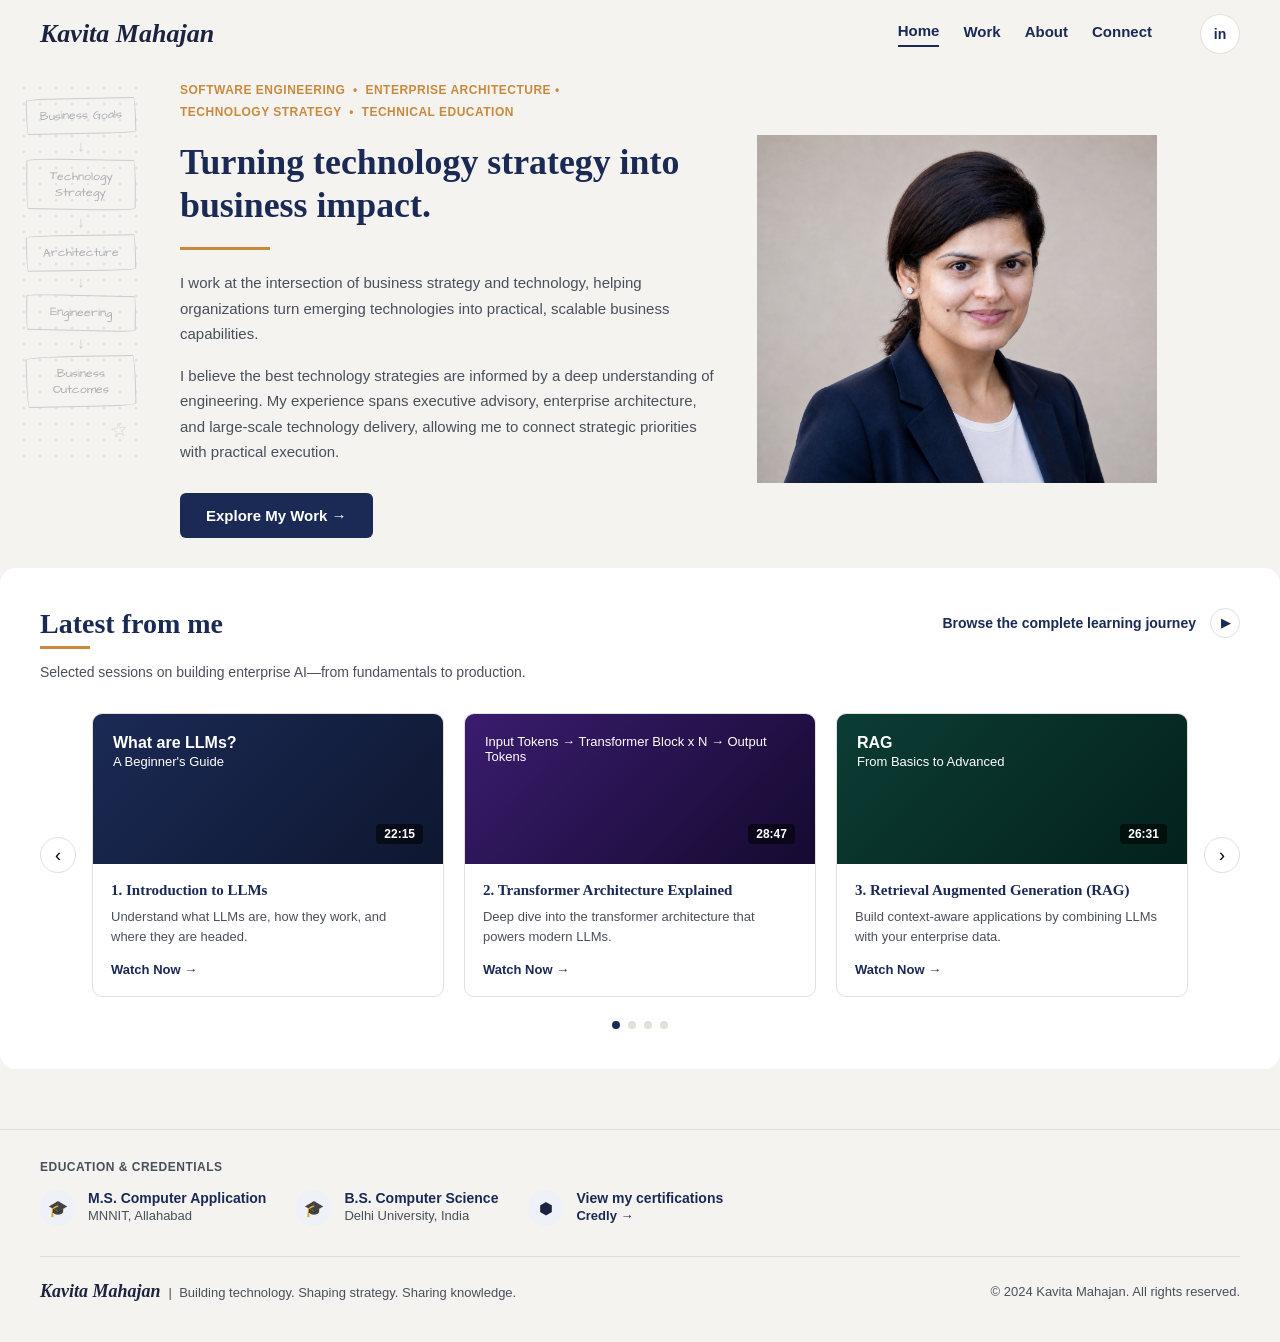
==== index.html @ bee36980 "Add files via upload" ====
<!DOCTYPE html>
<html lang="en">
<head>
<meta charset="UTF-8">
<meta name="viewport" content="width=device-width, initial-scale=1.0">
<title>Kavita Mahajan</title>
<link rel="preconnect" href="https://fonts.googleapis.com">
<link rel="preconnect" href="https://fonts.gstatic.com" crossorigin>
<link href="https://fonts.googleapis.com/css2?family=Architects+Daughter&display=swap" rel="stylesheet">
<link rel="stylesheet" href="css/style.css?v=2">
</head>
<body>

<header class="site-header">
  <a href="index.html" class="logo">Kavita Mahajan</a>
  <nav class="main-nav">
    <a href="index.html" class="active">Home</a>
    <a href="work.html">Work</a>
    <a href="about.html">About</a>
    <a href="contact.html">Connect</a>
  </nav>
  <a href="https://www.linkedin.com/in/kavita-mahajan-9b56583" class="social-icon header-social" aria-label="LinkedIn">in</a>
</header>

<section class="hero container">
  <div class="flow-diagram" aria-hidden="true">
    <div class="flow-box">Business Goals</div>
    <div class="flow-arrow">&#8595;</div>
    <div class="flow-box">Technology Strategy</div>
    <div class="flow-arrow">&#8595;</div>
    <div class="flow-box">Architecture</div>
    <div class="flow-arrow">&#8595;</div>
    <div class="flow-box">Engineering</div>
    <div class="flow-arrow">&#8595;</div>
    <div class="flow-box">Business Outcomes</div>
    <div class="flow-star">&#9734;</div>
  </div>
  <div class="hero-copy">
    <div class="hero-eyebrow">
      SOFTWARE ENGINEERING &nbsp;&bull;&nbsp; ENTERPRISE ARCHITECTURE&nbsp;&bull;&nbsp;<br>
      TECHNOLOGY STRATEGY &nbsp;&bull;&nbsp; TECHNICAL EDUCATION
    </div>
    <h1>Turning technology strategy into business impact.</h1>
    <div class="hero-rule"></div>
    <p>I work at the intersection of business strategy and technology, helping organizations turn emerging technologies into practical, scalable business capabilities.</p>
    <p>I believe the best technology strategies are informed by a deep understanding of engineering. My experience spans executive advisory, enterprise architecture, and large-scale technology delivery, allowing me to connect strategic priorities with practical execution.</p>
    <button class="btn">Explore My Work &rarr;</button>
  </div>

  <div class="hero-visual">
    <div class="hero-photo-frame">
      <img src="images/profile_final2.jpeg" alt="Kavita Mahajan" id="profile-photo">
    </div>
  </div>
</section>

<section class="latest-section container">
  <div class="latest-header">
    <div>
      <h2>Latest from me</h2>
      <div class="rule"></div>
      <p>Selected sessions on building enterprise AI&mdash;from fundamentals to production.</p>
    </div>
    <div class="browse-group">
      <a href="#" class="browse-link">Browse the complete learning journey</a>
      <a href="https://www.youtube.com/playlist?list=PLDLiC_-ZKJU8" class="social-icon browse-social" aria-label="YouTube">&#9654;</a>
    </div>
  </div>

  <div class="carousel">
    <button class="carousel-btn prev" aria-label="Previous"><span style="font-weight:500;font-size:18px;">&#8249;</span></button>

    <div class="carousel-viewport">
      <div class="carousel-track">
        <div class="video-card">
          <div class="video-thumb" style="background: linear-gradient(135deg,#1b2a55,#0e1730);">
            <div>What are LLMs?<br><span style="font-weight:400;font-size:13px;">A Beginner's Guide</span></div>
            <span class="duration">22:15</span>
          </div>
          <div class="video-info">
            <h3>1. Introduction to LLMs</h3>
            <p>Understand what LLMs are, how they work, and where they are headed.</p>
            <a href="#" class="watch-link">Watch Now &rarr;</a>
          </div>
        </div>

        <div class="video-card">
          <div class="video-thumb" style="background: linear-gradient(135deg,#3a1c6e,#150a30);">
            <div style="font-weight:400;font-size:13px;">Input Tokens &rarr; Transformer Block x N &rarr; Output Tokens</div>
            <span class="duration">28:47</span>
          </div>
          <div class="video-info">
            <h3>2. Transformer Architecture Explained</h3>
            <p>Deep dive into the transformer architecture that powers modern LLMs.</p>
            <a href="#" class="watch-link">Watch Now &rarr;</a>
          </div>
        </div>

        <div class="video-card">
          <div class="video-thumb" style="background: linear-gradient(135deg,#0b3d34,#04211c);">
            <div>RAG<br><span style="font-weight:400;font-size:13px;">From Basics to Advanced</span></div>
            <span class="duration">26:31</span>
          </div>
          <div class="video-info">
            <h3>3. Retrieval Augmented Generation (RAG)</h3>
            <p>Build context-aware applications by combining LLMs with your enterprise data.</p>
            <a href="#" class="watch-link">Watch Now &rarr;</a>
          </div>
        </div>

        <div class="video-card">
          <div class="video-thumb" style="background: linear-gradient(135deg,#7a3a12,#3a1a05);">
            <div>Fine-Tuning<br><span style="font-weight:400;font-size:13px;">Adapting Models to Your Data</span></div>
            <span class="duration">24:52</span>
          </div>
          <div class="video-info">
            <h3>4. Fine-Tuning LLMs</h3>
            <p>Learn when and how to fine-tune a model for domain-specific enterprise tasks.</p>
            <a href="#" class="watch-link">Watch Now &rarr;</a>
          </div>
        </div>

        <div class="video-card">
          <div class="video-thumb" style="background: linear-gradient(135deg,#5c1a4a,#240a1d);">
            <div>Prompt Engineering<br><span style="font-weight:400;font-size:13px;">Getting Better Outputs</span></div>
            <span class="duration">19:38</span>
          </div>
          <div class="video-info">
            <h3>5. Prompt Engineering Essentials</h3>
            <p>Practical techniques for writing prompts that produce reliable, accurate results.</p>
            <a href="#" class="watch-link">Watch Now &rarr;</a>
          </div>
        </div>

        <div class="video-card">
          <div class="video-thumb" style="background: linear-gradient(135deg,#14424a,#051b1f);">
            <div>AI Agents<br><span style="font-weight:400;font-size:13px;">Tools &amp; Autonomy</span></div>
            <span class="duration">31:04</span>
          </div>
          <div class="video-info">
            <h3>6. AI Agents &amp; Tool Use</h3>
            <p>How agents plan, call tools, and orchestrate multi-step enterprise workflows.</p>
            <a href="#" class="watch-link">Watch Now &rarr;</a>
          </div>
        </div>
      </div>
    </div>

    <button class="carousel-btn next" aria-label="Next"><span style="font-weight:500;font-size:18px;">&#8250;</span></button>
  </div>

  <div class="dots">
    <span class="active"></span>
    <span></span>
    <span></span>
    <span></span>
  </div>
</section>

<footer class="site-footer">
  <div class="footer-top">
    <div class="footer-col">
      <h4>EDUCATION &amp; CREDENTIALS</h4>
      <div class="footer-items">
        <div class="footer-item">
          <div class="badge">&#127891;</div>
          <div>
            <strong>M.S. Computer Application</strong>
            <span>MNNIT, Allahabad</span>
          </div>
        </div>
        <div class="footer-item">
          <div class="badge">&#127891;</div>
          <div>
            <strong>B.S. Computer Science</strong>
            <span>Delhi University, India</span>
          </div>
        </div>
        <div class="footer-item">
          <div class="badge">&#11042;</div>
          <div>
            <strong>View my certifications</strong>
            <a href="https://www.credly.com/users/kavita-mahajan.ffbd9ed1/badges/credly">Credly &rarr;</a>
          </div>
        </div>
      </div>
    </div>
  </div>
  <div class="footer-bottom">
    <div>
      <span class="logo">Kavita Mahajan</span>
      <span class="footer-tagline"> &nbsp;|&nbsp; Building technology. Shaping strategy. Sharing knowledge.</span>
    </div>
    <div class="copyright">&copy; 2024 Kavita Mahajan. All rights reserved.</div>
  </div>
</footer>

<script src="js/main.js"></script>
</body>
</html>
---- css/style.css ----
:root {
  --bg: #f4f3ef;
  --card-bg: #ffffff;
  --ink: #1b2340;
  --ink-soft: #4a4f5c;
  --navy: #1b2a55;
  --navy-dark: #14203f;
  --accent: #c98a3e;
  --border: #e2e0d8;
  --pill-bg: #ffffff;
  --work-blue: #2b52d6;
}

* { box-sizing: border-box; }

body {
  margin: 0;
  font-family: -apple-system, BlinkMacSystemFont, "Segoe UI", Helvetica, Arial, sans-serif;
  background: var(--bg);
  color: var(--ink);
}

h1, h2, h3, .logo {
  font-family: Georgia, "Times New Roman", serif;
}

a { text-decoration: none; color: inherit; }

img { max-width: 100%; display: block; }

.container {
  max-width: 1200px;
  margin: 0 auto;
  padding: 0 24px;
}

/* Header */
.site-header {
  display: flex;
  align-items: center;
  justify-content: space-between;
  flex-wrap: wrap;
  gap: 16px;
  padding: 14px 40px;
}

.logo {
  font-size: 26px;
  font-style: italic;
  font-weight: 600;
  color: var(--ink);
}

.main-nav {
  display: flex;
  align-items: center;
  flex-wrap: wrap;
  gap: 24px;
  row-gap: 10px;
  margin-left: auto;
  margin-right: 32px;
}

.main-nav a {
  font-weight: 600;
  font-size: 15px;
  color: var(--navy);
  padding-bottom: 6px;
}

.main-nav a.active {
  border-bottom: 2px solid var(--navy);
}

/* Hero */
.hero {
  position: relative;
  display: grid;
  grid-template-columns: 1fr 1fr;
  gap: 6px;
  align-items: start;
  padding: 12px 40px 30px;
  max-width: 1420px;
  margin: 0 auto;
}

.hero-copy {
  margin-left: -16px;
}

.flow-diagram {
  display: none;
  width: 100%;
  max-width: 130px;
  flex-direction: column;
  align-items: center;
  padding: 18px 10px;
  margin-left: -24px;
  background-image: radial-gradient(rgba(90, 100, 120, 0.22) 1px, transparent 1px);
  background-size: 16px 16px;
  pointer-events: none;
  align-self: start;
  opacity: 0.55;
  font-family: 'Architects Daughter', cursive;
}

@media (min-width: 1150px) {
  .hero { grid-template-columns: 150px 1fr 1fr; }
  .flow-diagram { display: flex; }
}

.flow-box {
  width: 100%;
  border: 1.5px solid #a6adba;
  border-radius: 255px 15px 225px 15px / 15px 225px 15px 255px;
  background: transparent;
  color: #6b7280;
  font-size: 12px;
  font-weight: 400;
  text-align: center;
  padding: 9px 6px;
  line-height: 1.3;
  box-sizing: border-box;
}

.flow-box:nth-child(1) { transform: rotate(-1.2deg); }
.flow-box:nth-child(3) { transform: rotate(1deg); }
.flow-box:nth-child(5) { transform: rotate(-0.8deg); }
.flow-box:nth-child(7) { transform: rotate(1.3deg); }
.flow-box:nth-child(9) { transform: rotate(-1deg); }

.flow-arrow {
  color: #a6adba;
  font-size: 15px;
  line-height: 1;
  padding: 5px 0;
}

.flow-star {
  align-self: flex-end;
  margin-top: 10px;
  margin-right: 8px;
  color: #b6bcc7;
  font-size: 20px;
  transform: rotate(-8deg);
}

.hero-eyebrow {
  color: var(--accent);
  font-weight: 700;
  font-size: 12px;
  letter-spacing: 0.5px;
  line-height: 1.8;
  text-transform: uppercase;
  margin-bottom: 18px;
}

.hero h1 {
  font-size: clamp(26px, 2.8vw, 42px);
  line-height: 1.2;
  color: var(--navy);
  margin: 0 0 20px;
}

.hero-rule {
  width: 90px;
  height: 3px;
  background: var(--accent);
  margin-bottom: 20px;
}

.hero p {
  color: var(--ink-soft);
  line-height: 1.7;
  margin: 0 0 16px;
  font-size: 15px;
}

.btn {
  display: inline-flex;
  align-items: center;
  gap: 10px;
  background: var(--navy);
  color: #fff;
  padding: 14px 26px;
  border-radius: 6px;
  font-weight: 600;
  font-size: 15px;
  border: none;
  cursor: pointer;
  margin-top: 12px;
}

.hero-visual {
  position: relative;
  width: 79%;
  align-self: center;
  margin-left: auto;
  margin-right: 78px;
}

.hero-photo-frame {
  width: 100%;
  border-radius: 6px;
  overflow: hidden;
  aspect-ratio: 4 / 3.4;
}

.hero-photo-frame img {
  width: 100%;
  height: 100%;
  object-fit: contain;
}

.social-icon {
  width: 42px;
  height: 42px;
  border-radius: 50%;
  background: #fff;
  color: var(--navy);
  font-weight: 700;
  font-size: 15px;
  display: flex;
  align-items: center;
  justify-content: center;
  box-shadow: 0 8px 20px rgba(20, 30, 60, 0.12);
  flex-shrink: 0;
}

.header-social {
  width: 40px;
  height: 40px;
  font-size: 14px;
  box-shadow: none;
  border: 1px solid var(--border);
}

.browse-group {
  display: flex;
  align-items: center;
  gap: 14px;
}

.browse-social {
  width: 30px;
  height: 30px;
  font-size: 12px;
  box-shadow: none;
  border: 1px solid var(--border);
}

/* Latest from me */
.latest-section {
  background: #fff;
  border-radius: 16px;
  max-width: 1300px;
  margin: 0 auto 60px;
  padding: 40px;
}

.latest-header {
  display: flex;
  justify-content: space-between;
  align-items: flex-start;
  margin-bottom: 30px;
  gap: 20px;
  flex-wrap: wrap;
}

.latest-header h2 {
  font-size: 28px;
  color: var(--navy);
  margin: 0 0 6px;
}

.latest-header .rule {
  width: 50px;
  height: 3px;
  background: var(--accent);
  margin-bottom: 12px;
}

.latest-header p {
  color: var(--ink-soft);
  max-width: 620px;
  white-space: nowrap;
  margin: 0;
  font-size: 14px;
  line-height: 1.6;
}

.browse-link {
  color: var(--navy);
  font-weight: 600;
  font-size: 14px;
  white-space: nowrap;
}

.carousel {
  display: flex;
  align-items: center;
  gap: 16px;
}

.carousel-viewport {
  flex: 1;
  overflow: hidden;
}

.carousel-track {
  display: flex;
  gap: 20px;
  transition: transform 0.4s ease;
}

.video-card {
  flex: 0 0 calc((100% - 40px) / 3);
  border-radius: 10px;
  overflow: hidden;
  border: 1px solid var(--border);
}

.video-thumb {
  height: 150px;
  position: relative;
  color: #fff;
  padding: 20px;
  display: flex;
  flex-direction: column;
  justify-content: space-between;
  font-weight: 700;
}

.video-thumb .duration {
  align-self: flex-end;
  background: rgba(0,0,0,0.55);
  padding: 3px 8px;
  border-radius: 4px;
  font-size: 12px;
  font-weight: 600;
}

.video-info {
  padding: 18px;
}

.video-info h3 {
  font-size: 15px;
  color: var(--navy);
  margin: 0 0 8px;
}

.video-info p {
  font-size: 13px;
  color: var(--ink-soft);
  line-height: 1.5;
  margin: 0 0 14px;
}

.watch-link {
  color: var(--navy);
  font-weight: 700;
  font-size: 13px;
}

.carousel-btn {
  width: 36px;
  height: 36px;
  border-radius: 50%;
  border: 1px solid var(--border);
  background: #fff;
  cursor: pointer;
  flex-shrink: 0;
}

.dots {
  display: flex;
  justify-content: center;
  gap: 8px;
  margin-top: 24px;
}

.dots span {
  width: 8px;
  height: 8px;
  border-radius: 50%;
  background: var(--border);
}

.dots span.active {
  background: var(--navy);
}

/* Footer */
.site-footer {
  max-width: 1300px;
  margin: 0 auto;
  padding: 30px 40px 40px;
  border-top: 1px solid var(--border);
}

.footer-top {
  display: flex;
  justify-content: space-between;
  flex-wrap: wrap;
  gap: 30px;
  padding-bottom: 30px;
}

.footer-col h4 {
  font-size: 12px;
  letter-spacing: 0.5px;
  color: var(--ink-soft);
  margin: 0 0 16px;
}

.footer-items {
  display: flex;
  gap: 30px;
  flex-wrap: wrap;
}

.footer-item {
  display: flex;
  gap: 12px;
  align-items: flex-start;
  min-width: 180px;
}

.footer-item .badge {
  width: 36px;
  height: 36px;
  border-radius: 50%;
  background: #eef1f8;
  display: flex;
  align-items: center;
  justify-content: center;
  flex-shrink: 0;
}

.footer-item strong {
  display: block;
  font-size: 14px;
  color: var(--navy);
}

.footer-item span {
  font-size: 13px;
  color: var(--ink-soft);
}

.footer-item a {
  font-size: 13px;
  color: var(--navy);
  font-weight: 600;
}

.footer-bottom {
  display: flex;
  justify-content: space-between;
  align-items: center;
  padding-top: 24px;
  border-top: 1px solid var(--border);
  flex-wrap: wrap;
  gap: 12px;
}

.footer-bottom .logo {
  font-size: 18px;
}

.footer-tagline {
  color: var(--ink-soft);
  font-size: 13px;
}

.copyright {
  font-size: 13px;
  color: var(--ink-soft);
}

@media (max-width: 900px) {
  .hero { grid-template-columns: 1fr; }
  .hero-copy { margin-left: 0; }
  .hero-visual { width: 100%; margin-left: 0; margin-right: 0; margin-top: 24px; }
  .video-card { flex: 0 0 100%; }
}

@media (max-width: 600px) {
  .site-header { padding: 20px; }
  .main-nav { gap: 16px; margin-left: 0; margin-right: 0; }
  .hero { padding: 20px 20px 40px; }
  .hero h1 { font-size: 32px; }
  .latest-section { padding: 24px; border-radius: 12px; }
  .latest-header { flex-direction: column; }
  .latest-header p { white-space: normal; }
  .carousel { flex-direction: column; }
  .carousel-btn { display: none; }
  .carousel-track { transform: none !important; flex-direction: column; }
  .site-footer { padding: 24px 20px 30px; }
  .footer-top { flex-direction: column; }
  .footer-bottom { flex-direction: column; align-items: flex-start; }
}

/* Blank page */
.blank-page {
  min-height: 50vh;
  display: flex;
  align-items: center;
  justify-content: center;
  text-align: center;
  padding: 80px 24px;
}

.blank-page h1 {
  font-size: 36px;
  color: var(--navy);
  margin-bottom: 12px;
}

.blank-page p {
  color: var(--ink-soft);
}

/* Work page */
.work-hero {
  padding: 12px 40px 24px;
}

.work-hero h1 {
  font-size: 34px;
  color: var(--navy);
  margin: 0 0 14px;
}

.work-hero-rule {
  width: 50px;
  height: 3px;
  background: var(--navy);
}

.work-card {
  background: var(--card-bg);
  border: 1px solid var(--border);
  border-radius: 16px;
  overflow: hidden;
  max-width: 1300px;
  margin: 0 auto 30px;
}

.work-card-grid {
  display: grid;
  grid-template-columns: 1fr 1.3fr;
}

.work-card-left {
  padding: 48px 44px;
  display: flex;
  flex-direction: column;
  justify-content: center;
}

.work-label {
  color: var(--work-blue);
  font-weight: 700;
  font-size: 12px;
  letter-spacing: 0.8px;
  text-transform: uppercase;
}

.work-card-left h2 {
  font-size: 36px;
  color: var(--navy);
  margin: 8px 0 16px;
}

.work-rule {
  width: 36px;
  height: 3px;
  background: var(--navy);
  margin-bottom: 20px;
}

.work-card-left p {
  color: var(--ink-soft);
  line-height: 1.7;
  margin: 0 0 24px;
  font-size: 15px;
}

.work-btn {
  display: inline-flex;
  align-items: center;
  gap: 8px;
  background: var(--work-blue);
  color: #fff;
  padding: 13px 24px;
  border-radius: 6px;
  font-weight: 600;
  font-size: 14px;
  width: fit-content;
}

.work-card-right {
  position: relative;
  min-height: 300px;
}

.work-links {
  display: flex;
  border-top: 1px solid var(--border);
  flex-wrap: wrap;
}

.work-links a {
  flex: 1;
  text-align: center;
  padding: 20px 10px;
  color: var(--work-blue);
  font-weight: 600;
  font-size: 14px;
  border-right: 1px solid var(--border);
  min-width: 140px;
}

.work-links a:last-child {
  border-right: none;
}

/* AI illustration */
.ai-illustration {
  height: 100%;
  background: linear-gradient(135deg, #f3e7d2, #e8d6b8);
  display: flex;
  align-items: center;
  justify-content: center;
  padding: 30px;
}

.notebook {
  background: #fdfaf2;
  border-radius: 6px;
  box-shadow: 0 20px 40px rgba(30, 20, 10, 0.18);
  padding: 26px 22px;
  width: 100%;
  max-width: 380px;
  transform: rotate(-1deg);
  font-family: "Architects Daughter", cursive;
}

.notebook-flow {
  display: flex;
  flex-direction: column;
  align-items: center;
  gap: 8px;
}

.flow-row {
  display: flex;
  justify-content: space-between;
  align-items: center;
  width: 88%;
}

.n-box {
  border: 1.5px solid var(--navy);
  border-radius: 6px;
  padding: 7px 12px;
  font-size: 13px;
  color: var(--navy);
  white-space: nowrap;
}

.n-box.wide {
  white-space: normal;
  text-align: center;
}

.n-circle {
  width: 62px;
  height: 62px;
  border-radius: 50%;
  border: 2px solid var(--navy);
  display: flex;
  align-items: center;
  justify-content: center;
  font-weight: 700;
  font-size: 15px;
  color: var(--navy);
}

.n-arrow {
  color: var(--navy);
  font-size: 15px;
  opacity: 0.7;
}

.n-arrow-down {
  color: var(--navy);
  font-size: 16px;
  opacity: 0.7;
}

/* Tags row */
.tags-row {
  display: flex;
  align-items: stretch;
  height: 100%;
  padding: 48px 40px;
}

.tag-col {
  flex: 1;
  min-width: 0;
  display: flex;
  flex-direction: column;
  align-items: center;
  text-align: center;
  justify-content: center; 
  gap: 16px;
  padding: 0 12px;
  border-right: 0.5px solid var(--border);
}

.tag-col:last-child {
  border-right: none;
}

.tag-svg {
  width: 40px;
  height: 40px;
  color: var(--navy);
  flex-shrink: 0;
}

.tag-icon {
    width: 65px;
    height: 65px;
    object-fit: contain;
    margin-bottom: 0px;
}

.tag-col span {
  font-weight: 600;
  font-size: 15px;
  color: var(--navy);
  line-height: 1.4;
}

/* Timeline */
.timeline-section {
  background: var(--card-bg);
  border: 1px solid var(--border);
  border-radius: 16px;
  padding: 36px 40px;
  max-width: 1300px;
  margin: 0 auto 50px;
  text-align: center;
}

.timeline-label {
  color: var(--ink-soft);
  font-weight: 700;
  font-size: 12px;
  letter-spacing: 1px;
  margin-bottom: 26px;
}

.timeline-track {
  display: flex;
  align-items: center;
  justify-content: center;
  gap: 24px;
  flex-wrap: wrap;
}

.timeline-item {
  color: var(--navy);
  font-weight: 500;
  font-size: 16px;
  line-height: 1.3;
  white-space: nowrap;
}

.timeline-arrow {
  position: relative;
  display: inline-block;
  width: 60px;
  height: 1px;
  background: var(--ink-soft);
  flex-shrink: 0;
}

.timeline-arrow::after {
  content: '';
  position: absolute;
  right: -1px;
  top: 50%;
  transform: translateY(-50%);
  border-style: solid;
  border-width: 5px 0 5px 7px;
  border-color: transparent transparent transparent var(--ink-soft);
}

/* Work footer */
.work-footer {
  max-width: 1300px;
  margin: 0 auto;
  padding: 0px 40px 40px;
}

.work-footer-inner {
  background: #eef1fb;
  display: flex;
  align-items: center;
  justify-content: space-between;
  flex-wrap: wrap;
  gap: 24px;
  padding: 30px 40px;
  max-width: 1200px;
  margin: 0 auto;
}

.collab-cta {
  display: flex;
  align-items: center;
  gap: 14px;
  color: var(--navy);
  font-weight: 600;
  font-size: 15px;
}

.collab-cta .icon {
  font-size: 22px;
  color: var(--work-blue);
}

.footer-social-links {
  display: flex;
  gap: 36px;
  flex-wrap: wrap;
}

.footer-social-links a {
  display: flex;
  align-items: center;
  gap: 10px;
  color: var(--navy);
  font-weight: 600;
  font-size: 14px;
}

.icon-badge {
  width: 34px;
  height: 34px;
  border-radius: 50%;
  display: flex;
  align-items: center;
  justify-content: center;
  color: #fff;
  font-size: 14px;
  flex-shrink: 0;
}

.icon-badge.linkedin { background: #0a66c2; }
.icon-badge.github { background: #111; }
.icon-badge.youtube { background: #ff0000; }

.work-footer-bottom {
  display: flex;
  justify-content: space-between;
  flex-wrap: wrap;
  gap: 8px;
  padding: 16px 40px 30px;
  max-width: 1300px;
  margin: 0 auto;
  font-size: 13px;
  color: var(--ink-soft);
}

.work-footer-bottom .tagline {
  color: var(--work-blue);
}

@media (max-width: 900px) {
  .work-card-grid { grid-template-columns: 1fr; }
  .work-card-right { min-height: 0; }
  .ai-illustration { min-height: 320px; }
  .tags-row { display: grid; grid-template-columns: repeat(3, 1fr); row-gap: 28px; column-gap: 16px; padding: 36px 24px; height: auto; }
  .tag-col { border-right: none; }
  .timeline-track { gap: 14px; }
  .timeline-arrow { width: 50px; }
}

@media (max-width: 600px) {
  .work-hero { padding: 32px 20px 16px; }
  .work-hero h1 { font-size: 34px; }
  .work-card-left { padding: 32px 24px; }
  .work-links { flex-direction: column; }
  .work-links a { border-right: none; border-bottom: 1px solid var(--border); }
  .work-links a:last-child { border-bottom: none; }
  .tags-row { grid-template-columns: repeat(2, 1fr); padding: 28px 20px; row-gap: 24px; column-gap: 14px; }
  .timeline-section { padding: 28px 20px; }
  .timeline-item { white-space: normal; text-align: center; max-width: 140px; }
  .timeline-arrow { width: 28px; }
  .work-footer-inner { flex-direction: column; align-items: flex-start; }
  .footer-social-links { gap: 20px; }
  .work-footer-bottom { flex-direction: column; }
}

@media (max-width: 420px) {
  .tags-row { grid-template-columns: 1fr; }
}

.tags-row{display:grid;grid-template-columns:repeat(4,1fr);padding:40px 24px}
.tag-col{justify-content:flex-start;padding:0 22px;min-height:220px}
.tag-col strong{display:block;font-size:17px;color:var(--navy);text-align:center;margin:8px 0}
.tag-col small{display:block;font-size:14px;color:var(--ink-soft);text-align:center;line-height:1.5}
.work-links a:hover{background:#f7f8fc}
@media(max-width:900px){.tags-row{grid-template-columns:repeat(2,1fr)}}
@media(max-width:500px){.tags-row{grid-template-columns:1fr}}

.tag-col{
  justify-content:center;
}
.tag-col strong{
  margin-top:12px;
  margin-bottom:0;
}

/* ---------------- ABOUT PAGE ---------------- */

.about-hero{
    max-width:1300px;
    margin:10px auto 40px;
    padding:0 40px;
}

.about-hero img{
    width:100%;
    height:300px;
    object-fit:cover;
    border-radius:18px;
    border:1px solid var(--border);
}

.about-container{
    max-width:1300px;
    margin:0 auto 70px;
    padding:0 40px;
}

.about-card{
    background:#fff;
    border:1px solid var(--border);
    border-radius:18px;
    padding:56px 72px;
}

.about-title{
    margin-bottom:42px;
}

.about-title h1{
    margin:18px 0 0;
    color:var(--navy);
    font-size:40px;
}

.about-copy{
    max-width:860px;
}

.about-copy p{
    color:var(--ink-soft);
    font-size:17px;
    line-height:1.95;
    margin:0 0 28px;
}

@media(max-width:900px){

  .about-card{
    padding:40px;
  }

  .about-title h1{
    font-size:34px;
  }

  .about-copy p{
    font-size:16px;
    line-height:1.85;
  }
}

@media(max-width:600px){
  .about-container,

  .about-hero{
    padding:0 20px;
  }

  .about-card{
    padding:28px;
  }

  .about-hero img{
    height:110px;
  }

  .about-title h1{
    font-size:30px;
  }
}

/* ======================================================

   CONTACT PAGE

====================================================== */

.contact-page{

    max-width:900px;

    margin:0px auto 80px;

    padding:0 40px;

}

.contact-card{

    background:#fff;

    border:1px solid var(--border);

    border-radius:18px;

    padding:70px 80px;

    text-align:center;

}

.contact-card h1{

    font-size:42px;

    color:var(--navy);

    margin:0 0 28px;

}

.contact-intro{

    max-width:650px;

    margin:0 auto 22px;

    color:var(--ink-soft);

    font-size:18px;

    line-height:1.8;

}

.contact-links{

    display:flex;

    justify-content:center;

    gap:22px;

    flex-wrap:wrap;

    margin:50px 0;

}

.contact-links a{

    display:inline-flex;

    align-items:center;

    justify-content:center;

    min-width:160px;

    padding:14px 28px;

    border:1px solid var(--border);

    border-radius:999px;

    text-decoration:none;

    color:var(--navy);

    font-weight:600;

    transition:all .25s ease;

}

.contact-links a:hover{

    background:var(--navy);

    color:white;

    transform:translateY(-2px);

}

.contact-footer{

    margin-top:55px;

    padding-top:30px;

    border-top:1px solid var(--border);

}

.contact-footer p{

    margin:0;

    color:var(--navy);

    font-weight:600;

    font-size:18px;

}

.contact-footer span{

    display:block;

    margin-top:8px;

    color:var(--ink-soft);

    font-size:15px;

}

/* ---------- Mobile ---------- */

@media (max-width:768px){

.contact-page{

padding:0 20px;

}

.contact-card{

padding:40px 26px;

}

.contact-card h1{

font-size:34px;

}

.contact-intro{

font-size:16px;

}

.contact-links{

gap:14px;

}

.contact-links a{

width:100%;

max-width:280px;

}

}
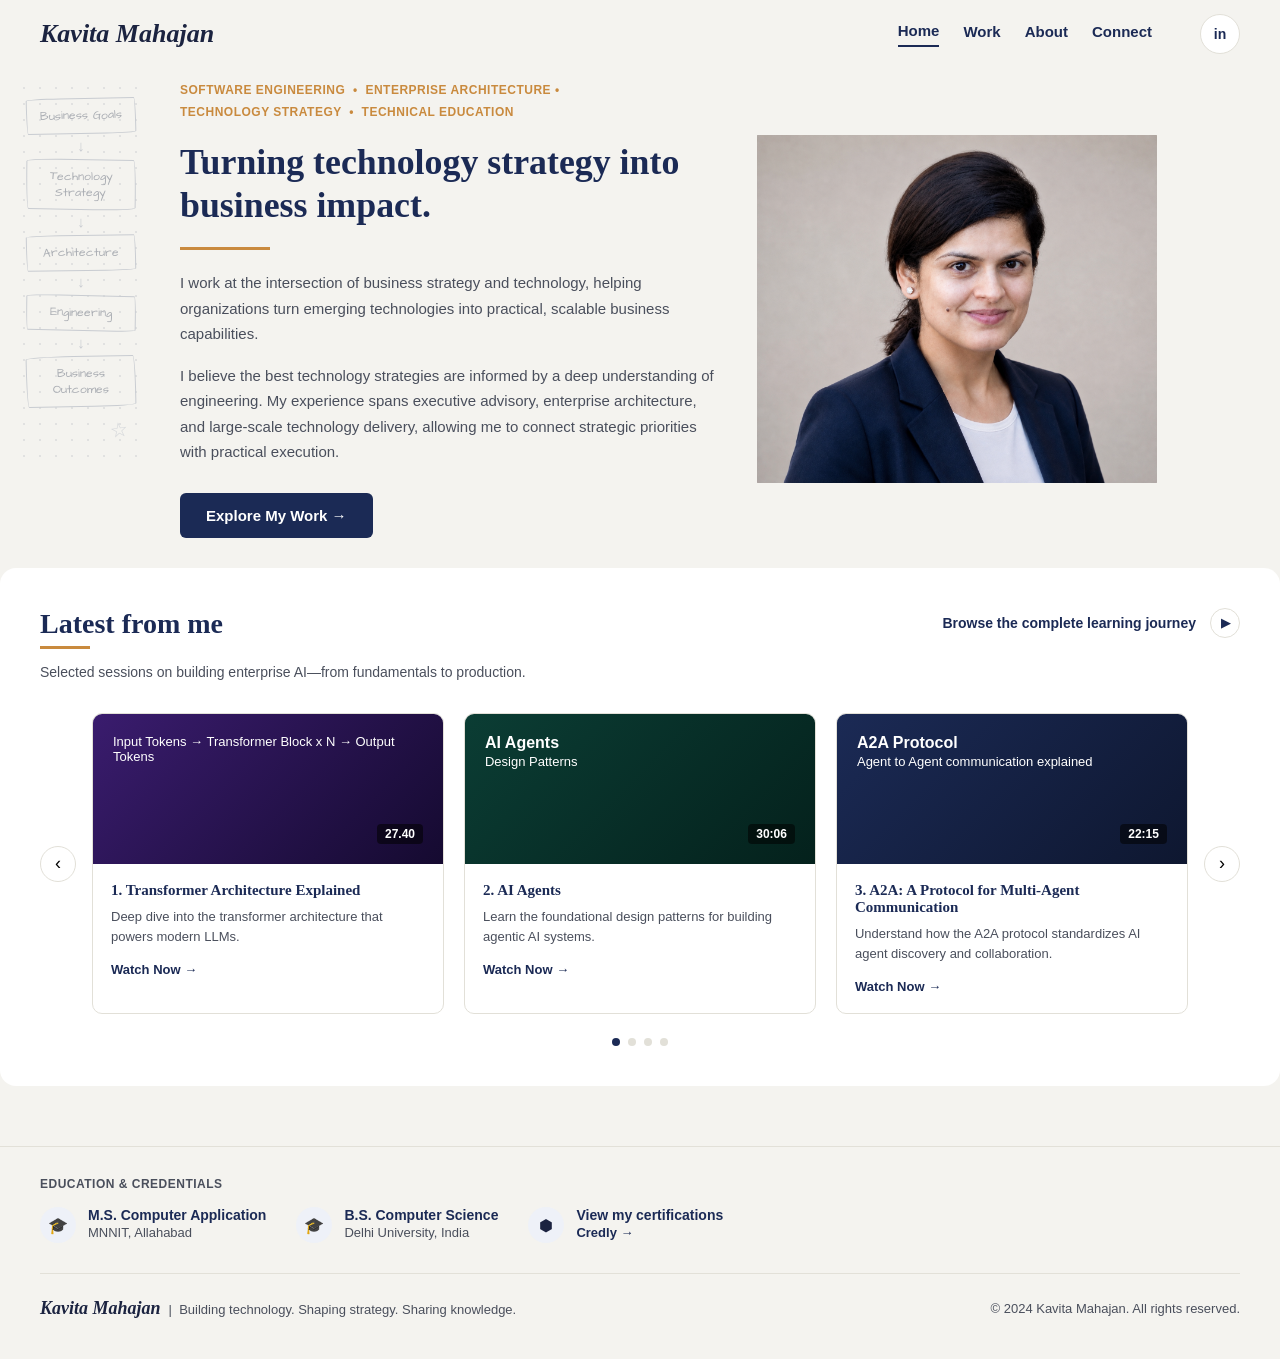
==== commit 89c89c2f: "Update index.html" ====
--- a/index.html
+++ b/index.html
@@ -72,75 +72,75 @@
 
     <div class="carousel-viewport">
       <div class="carousel-track">
-        <div class="video-card">
-          <div class="video-thumb" style="background: linear-gradient(135deg,#1b2a55,#0e1730);">
-            <div>What are LLMs?<br><span style="font-weight:400;font-size:13px;">A Beginner's Guide</span></div>
-            <span class="duration">22:15</span>
-          </div>
-          <div class="video-info">
-            <h3>1. Introduction to LLMs</h3>
-            <p>Understand what LLMs are, how they work, and where they are headed.</p>
-            <a href="#" class="watch-link">Watch Now &rarr;</a>
-          </div>
-        </div>
-
-        <div class="video-card">
+         <div class="video-card">
           <div class="video-thumb" style="background: linear-gradient(135deg,#3a1c6e,#150a30);">
             <div style="font-weight:400;font-size:13px;">Input Tokens &rarr; Transformer Block x N &rarr; Output Tokens</div>
-            <span class="duration">28:47</span>
-          </div>
-          <div class="video-info">
-            <h3>2. Transformer Architecture Explained</h3>
+            <span class="duration">27.40</span>
+          </div>
+          <div class="video-info">
+            <h3>1. Transformer Architecture Explained</h3>
             <p>Deep dive into the transformer architecture that powers modern LLMs.</p>
-            <a href="#" class="watch-link">Watch Now &rarr;</a>
+            <a href="https://youtu.be/wclKDcgf-vk" class="watch-link">Watch Now &rarr;</a>
           </div>
         </div>
 
         <div class="video-card">
           <div class="video-thumb" style="background: linear-gradient(135deg,#0b3d34,#04211c);">
-            <div>RAG<br><span style="font-weight:400;font-size:13px;">From Basics to Advanced</span></div>
-            <span class="duration">26:31</span>
-          </div>
-          <div class="video-info">
-            <h3>3. Retrieval Augmented Generation (RAG)</h3>
-            <p>Build context-aware applications by combining LLMs with your enterprise data.</p>
-            <a href="#" class="watch-link">Watch Now &rarr;</a>
+            <div>AI Agents<br><span style="font-weight:400;font-size:13px;">Design Patterns</span></div>
+            <span class="duration">30:06</span>
+          </div>
+          <div class="video-info">
+            <h3>2. AI Agents</h3>
+            <p>Learn the foundational design patterns for building agentic AI systems.</p>
+            <a href="https://youtu.be/9rHI-rWg8zA" class="watch-link">Watch Now &rarr;</a>
+          </div>
+        </div>
+
+        <div class="video-card">
+          <div class="video-thumb" style="background: linear-gradient(135deg,#1b2a55,#0e1730);">
+            <div>A2A Protocol<br><span style="font-weight:400;font-size:13px;">Agent to Agent communication explained</span></div>
+            <span class="duration">22:15</span>
+          </div>
+          <div class="video-info">
+            <h3>3. A2A: A Protocol for Multi-Agent Communication</h3>
+            <p>Understand how the A2A protocol standardizes AI agent discovery and collaboration.</p>
+            <a href="https://youtu.be/jpWXJgqWD2w" class="watch-link">Watch Now &rarr;</a>
           </div>
         </div>
 
         <div class="video-card">
           <div class="video-thumb" style="background: linear-gradient(135deg,#7a3a12,#3a1a05);">
-            <div>Fine-Tuning<br><span style="font-weight:400;font-size:13px;">Adapting Models to Your Data</span></div>
+            <div>Retrieval Augmented Generation<br><span style="font-weight:400;font-size:13px;">Choice of Embedding Models</span></div>
             <span class="duration">24:52</span>
           </div>
           <div class="video-info">
-            <h3>4. Fine-Tuning LLMs</h3>
-            <p>Learn when and how to fine-tune a model for domain-specific enterprise tasks.</p>
-            <a href="#" class="watch-link">Watch Now &rarr;</a>
+            <h3>4. RAG: Embedding Models</h3>
+            <p>Understand embedding model types and selection criteria.</p>
+            <a href="https://youtu.be/gKDYg9vWFpo" class="watch-link">Watch Now &rarr;</a>
           </div>
         </div>
 
         <div class="video-card">
           <div class="video-thumb" style="background: linear-gradient(135deg,#5c1a4a,#240a1d);">
-            <div>Prompt Engineering<br><span style="font-weight:400;font-size:13px;">Getting Better Outputs</span></div>
+            <div>AI Security<br><span style="font-weight:400;font-size:13px;">Mental Model for AI Security</span></div>
             <span class="duration">19:38</span>
           </div>
           <div class="video-info">
-            <h3>5. Prompt Engineering Essentials</h3>
-            <p>Practical techniques for writing prompts that produce reliable, accurate results.</p>
-            <a href="#" class="watch-link">Watch Now &rarr;</a>
+            <h3>5. AI Security</h3>
+            <p>Build a mental model for designing secure Generative AI systems.</p>
+            <a href="https://youtu.be/RYws5gZ4vOU" class="watch-link">Watch Now &rarr;</a>
           </div>
         </div>
 
         <div class="video-card">
           <div class="video-thumb" style="background: linear-gradient(135deg,#14424a,#051b1f);">
-            <div>AI Agents<br><span style="font-weight:400;font-size:13px;">Tools &amp; Autonomy</span></div>
+            <div>AI Agents Lab<br><span style="font-weight:400;font-size:13px;">Build an AI Agent from Scratch</span></div>
             <span class="duration">31:04</span>
           </div>
           <div class="video-info">
-            <h3>6. AI Agents &amp; Tool Use</h3>
-            <p>How agents plan, call tools, and orchestrate multi-step enterprise workflows.</p>
-            <a href="#" class="watch-link">Watch Now &rarr;</a>
+            <h3>6. AI Agent Lab: Part 2 of 3</h3>
+            <p>Learn how to implement AI agents using a structured, step-by-step approach</p>
+            <a href="https://youtu.be/J4ZkM9cCVNM" class="watch-link">Watch Now &rarr;</a>
           </div>
         </div>
       </div>
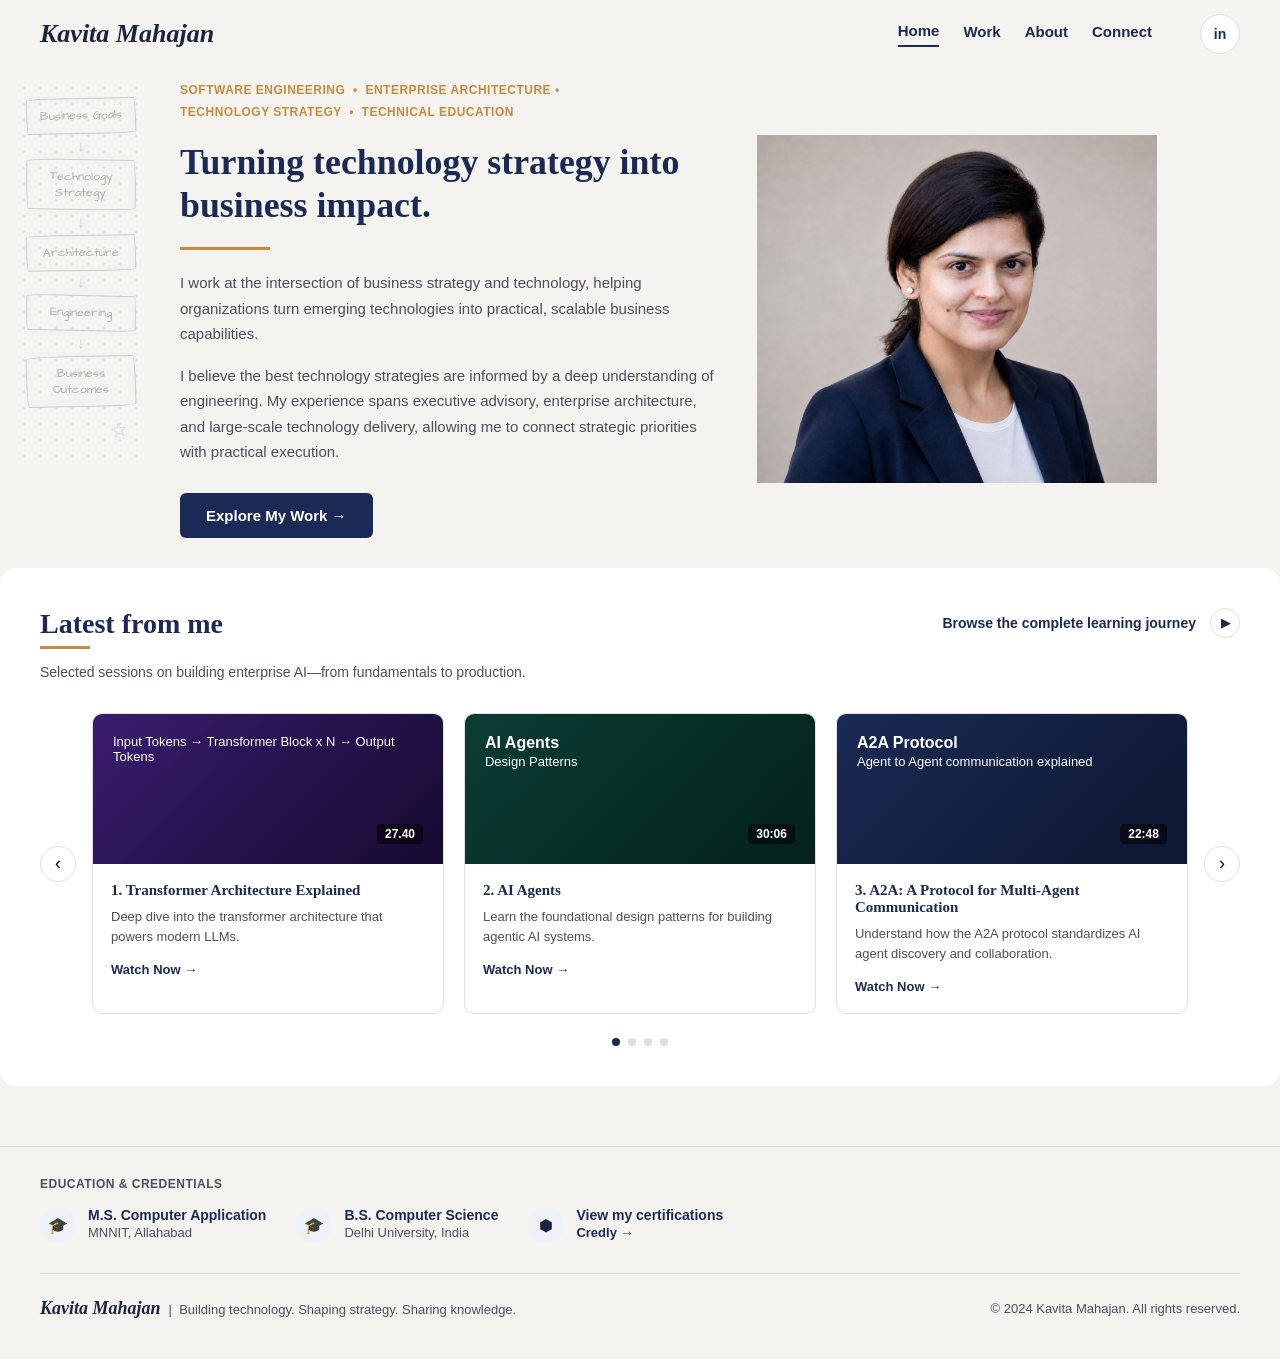
==== commit ce9c9595: "Update index.html" ====
--- a/index.html
+++ b/index.html
@@ -99,7 +99,7 @@
         <div class="video-card">
           <div class="video-thumb" style="background: linear-gradient(135deg,#1b2a55,#0e1730);">
             <div>A2A Protocol<br><span style="font-weight:400;font-size:13px;">Agent to Agent communication explained</span></div>
-            <span class="duration">22:15</span>
+            <span class="duration">22:48</span>
           </div>
           <div class="video-info">
             <h3>3. A2A: A Protocol for Multi-Agent Communication</h3>
@@ -111,7 +111,7 @@
         <div class="video-card">
           <div class="video-thumb" style="background: linear-gradient(135deg,#7a3a12,#3a1a05);">
             <div>Retrieval Augmented Generation<br><span style="font-weight:400;font-size:13px;">Choice of Embedding Models</span></div>
-            <span class="duration">24:52</span>
+            <span class="duration">9:09</span>
           </div>
           <div class="video-info">
             <h3>4. RAG: Embedding Models</h3>
@@ -123,7 +123,7 @@
         <div class="video-card">
           <div class="video-thumb" style="background: linear-gradient(135deg,#5c1a4a,#240a1d);">
             <div>AI Security<br><span style="font-weight:400;font-size:13px;">Mental Model for AI Security</span></div>
-            <span class="duration">19:38</span>
+            <span class="duration">25:28</span>
           </div>
           <div class="video-info">
             <h3>5. AI Security</h3>
@@ -135,7 +135,7 @@
         <div class="video-card">
           <div class="video-thumb" style="background: linear-gradient(135deg,#14424a,#051b1f);">
             <div>AI Agents Lab<br><span style="font-weight:400;font-size:13px;">Build an AI Agent from Scratch</span></div>
-            <span class="duration">31:04</span>
+            <span class="duration">36:32</span>
           </div>
           <div class="video-info">
             <h3>6. AI Agent Lab: Part 2 of 3</h3>
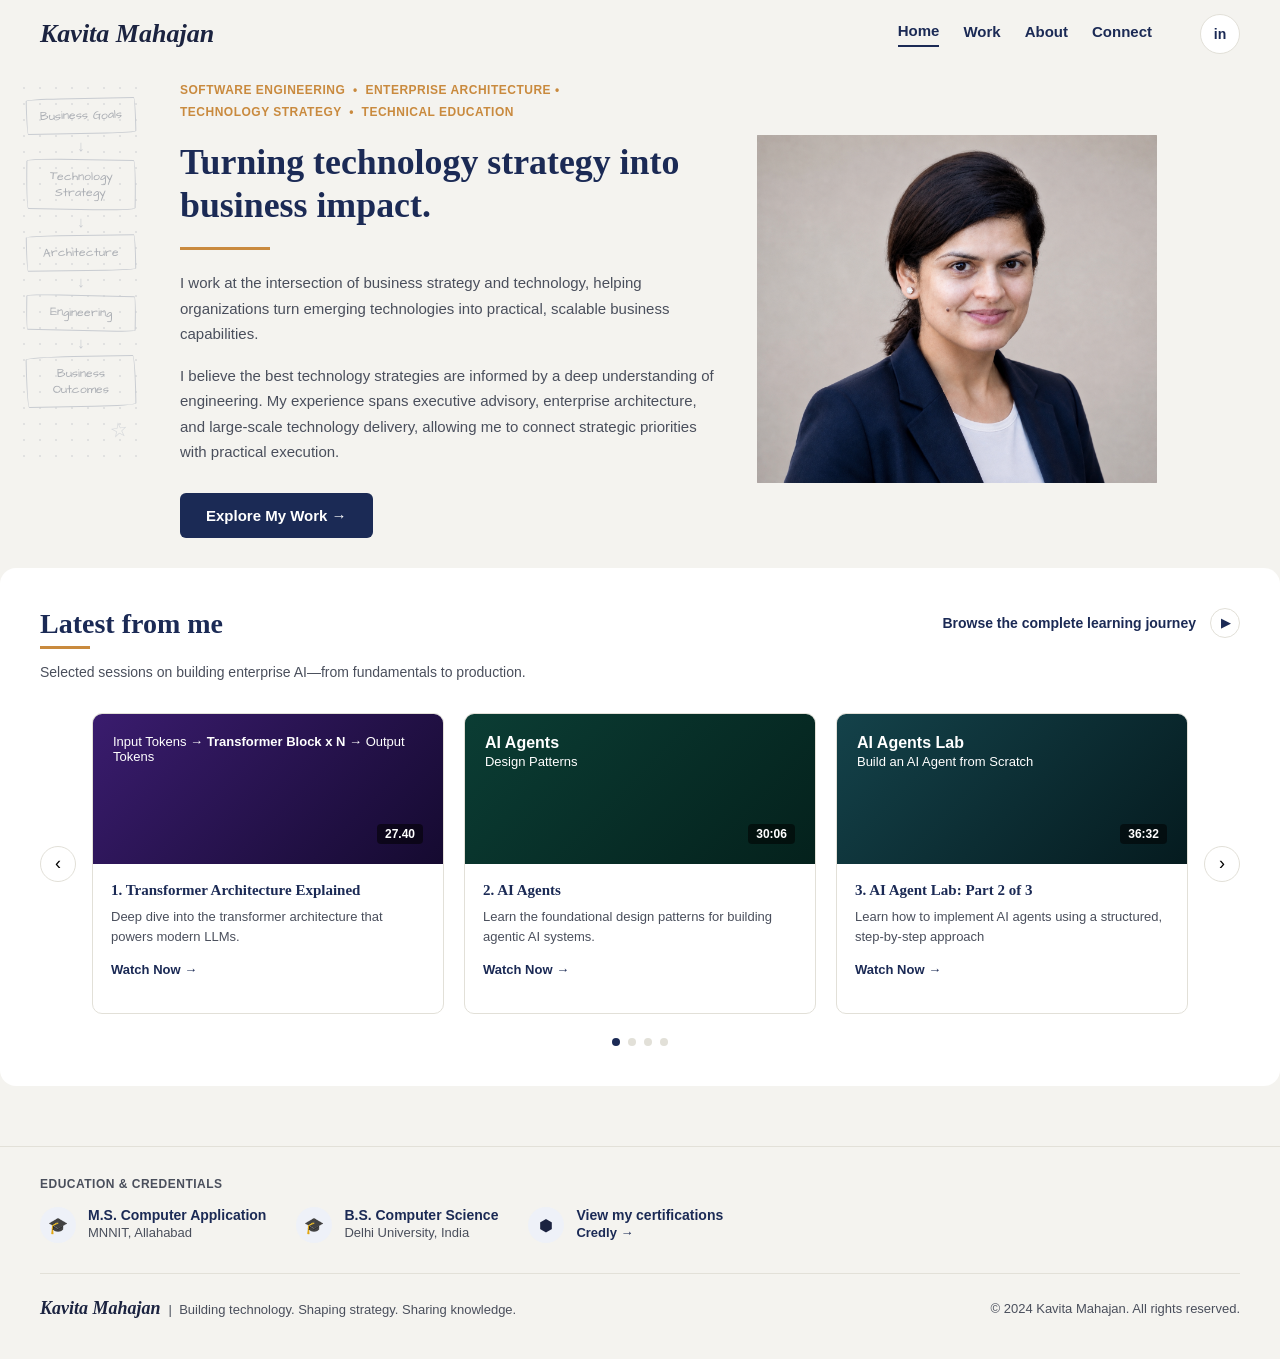
==== commit e2a3d01d: "Update index.html" ====
--- a/index.html
+++ b/index.html
@@ -72,9 +72,9 @@
 
     <div class="carousel-viewport">
       <div class="carousel-track">
-         <div class="video-card">
+          <div class="video-card">
           <div class="video-thumb" style="background: linear-gradient(135deg,#3a1c6e,#150a30);">
-            <div style="font-weight:400;font-size:13px;">Input Tokens &rarr; Transformer Block x N &rarr; Output Tokens</div>
+            <div style="font-weight:400;font-size:13px;">Input Tokens &rarr; <strong>Transformer Block x N </strong> &rarr; Output Tokens</div>
             <span class="duration">27.40</span>
           </div>
           <div class="video-info">
@@ -96,29 +96,43 @@
           </div>
         </div>
 
+         <div class="video-card">
+          <div class="video-thumb" style="background: linear-gradient(135deg,#14424a,#051b1f);">
+            <div>AI Agents Lab<br><span style="font-weight:400;font-size:13px;">Build an AI Agent from Scratch</span></div>
+            <span class="duration">36:32</span>
+          </div>
+          <div class="video-info">
+            <h3>3. AI Agent Lab: Part 2 of 3</h3>
+            <p>Learn how to implement AI agents using a structured, step-by-step approach</p>
+            <a href="https://youtu.be/J4ZkM9cCVNM" class="watch-link">Watch Now &rarr;</a>
+          </div>
+        </div>
+
+        <div class="video-card">
+          <div class="video-thumb" style="background: linear-gradient(135deg,#7a3a12,#3a1a05);">
+            <div>AI Evaluation<br><span style="font-weight:400;font-size:13px;"AI evaluation - retrieval to response quality</span></div>
+            <span class="duration">24:12</span>
+          </div>
+          <div class="video-info">
+            <h3>4. AI Evaluation</h3>
+            <p>Learn practical approaches to evaluating Generative AI applications in production.</p>
+            <a href="https://youtu.be/fz9xgwFfjOU" class="watch-link">Watch Now &rarr;</a>
+          </div>
+        </div>
+
         <div class="video-card">
           <div class="video-thumb" style="background: linear-gradient(135deg,#1b2a55,#0e1730);">
             <div>A2A Protocol<br><span style="font-weight:400;font-size:13px;">Agent to Agent communication explained</span></div>
             <span class="duration">22:48</span>
           </div>
           <div class="video-info">
-            <h3>3. A2A: A Protocol for Multi-Agent Communication</h3>
+            <h3>5. A2A: A Protocol for Multi-Agent Communication</h3>
             <p>Understand how the A2A protocol standardizes AI agent discovery and collaboration.</p>
             <a href="https://youtu.be/jpWXJgqWD2w" class="watch-link">Watch Now &rarr;</a>
           </div>
         </div>
 
-        <div class="video-card">
-          <div class="video-thumb" style="background: linear-gradient(135deg,#7a3a12,#3a1a05);">
-            <div>Retrieval Augmented Generation<br><span style="font-weight:400;font-size:13px;">Choice of Embedding Models</span></div>
-            <span class="duration">9:09</span>
-          </div>
-          <div class="video-info">
-            <h3>4. RAG: Embedding Models</h3>
-            <p>Understand embedding model types and selection criteria.</p>
-            <a href="https://youtu.be/gKDYg9vWFpo" class="watch-link">Watch Now &rarr;</a>
-          </div>
-        </div>
+        
 
         <div class="video-card">
           <div class="video-thumb" style="background: linear-gradient(135deg,#5c1a4a,#240a1d);">
@@ -126,21 +140,9 @@
             <span class="duration">25:28</span>
           </div>
           <div class="video-info">
-            <h3>5. AI Security</h3>
+            <h3>6. AI Security</h3>
             <p>Build a mental model for designing secure Generative AI systems.</p>
             <a href="https://youtu.be/RYws5gZ4vOU" class="watch-link">Watch Now &rarr;</a>
-          </div>
-        </div>
-
-        <div class="video-card">
-          <div class="video-thumb" style="background: linear-gradient(135deg,#14424a,#051b1f);">
-            <div>AI Agents Lab<br><span style="font-weight:400;font-size:13px;">Build an AI Agent from Scratch</span></div>
-            <span class="duration">36:32</span>
-          </div>
-          <div class="video-info">
-            <h3>6. AI Agent Lab: Part 2 of 3</h3>
-            <p>Learn how to implement AI agents using a structured, step-by-step approach</p>
-            <a href="https://youtu.be/J4ZkM9cCVNM" class="watch-link">Watch Now &rarr;</a>
           </div>
         </div>
       </div>
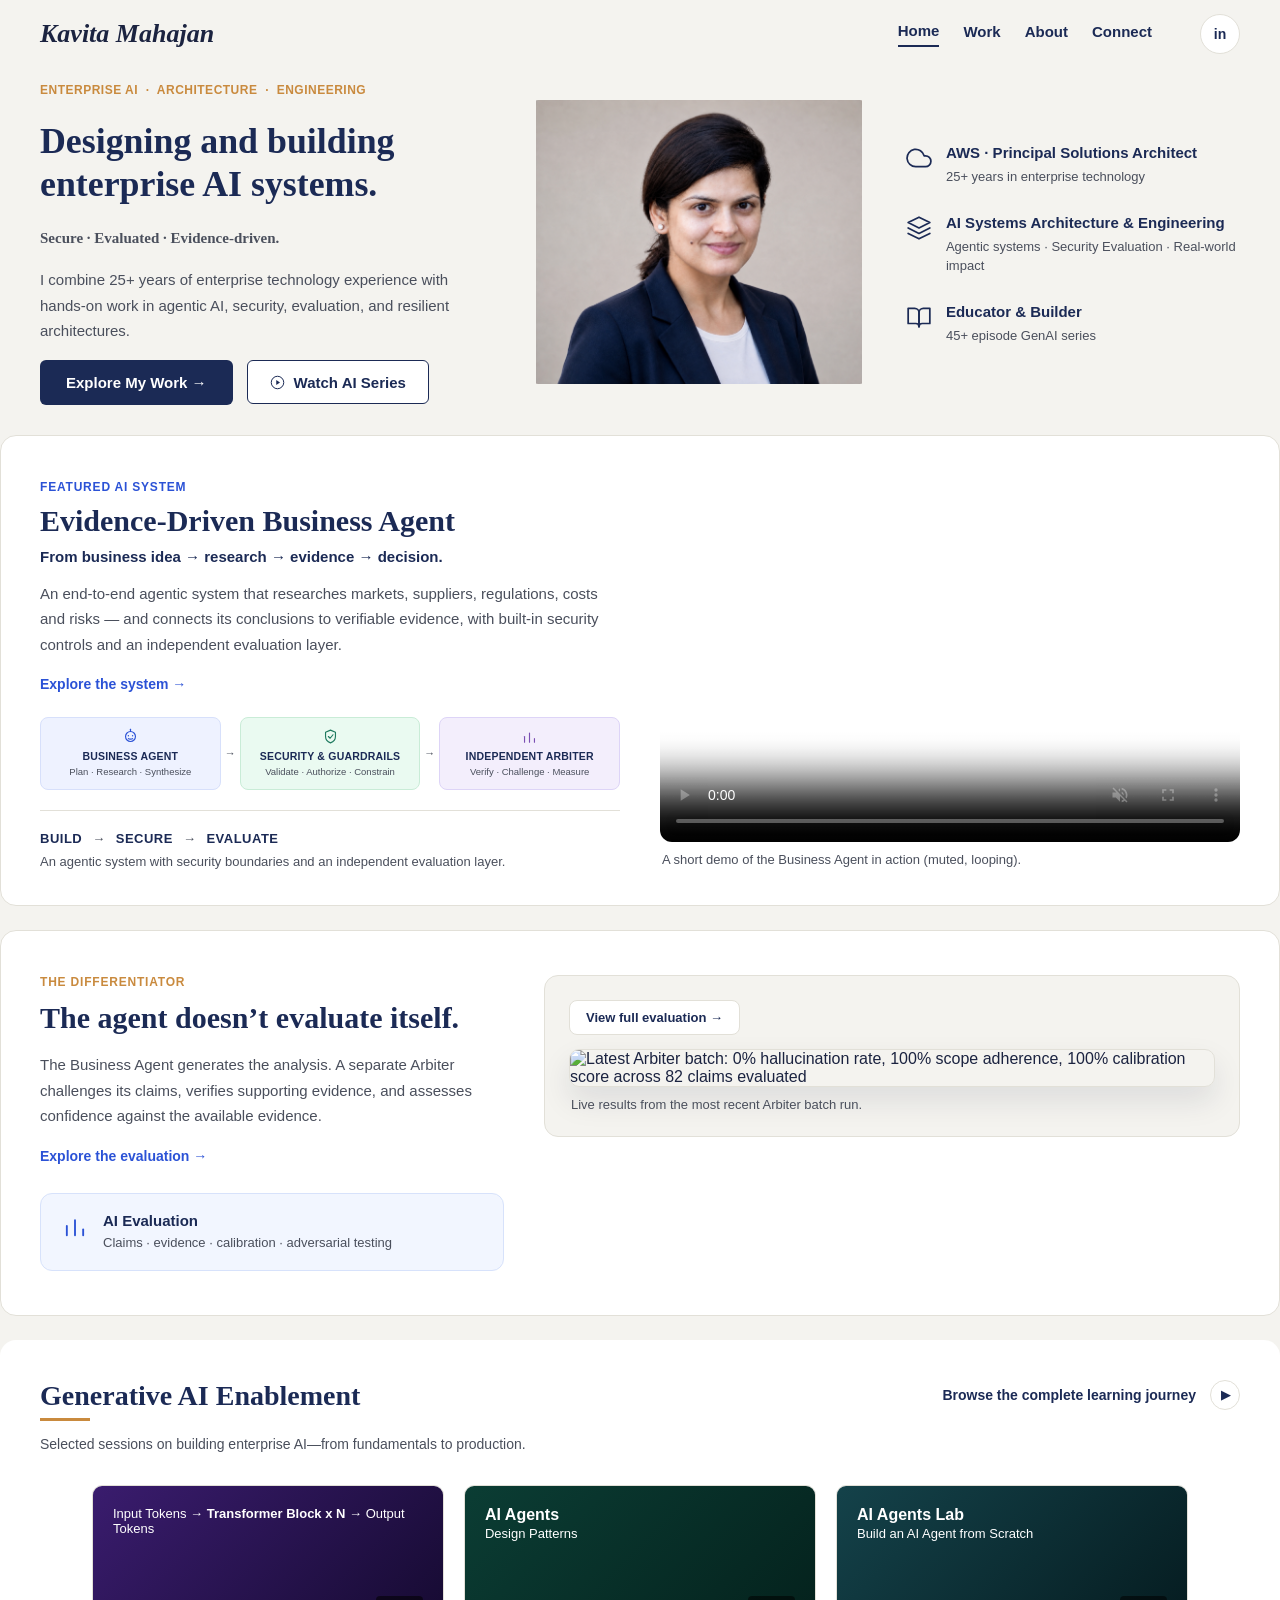
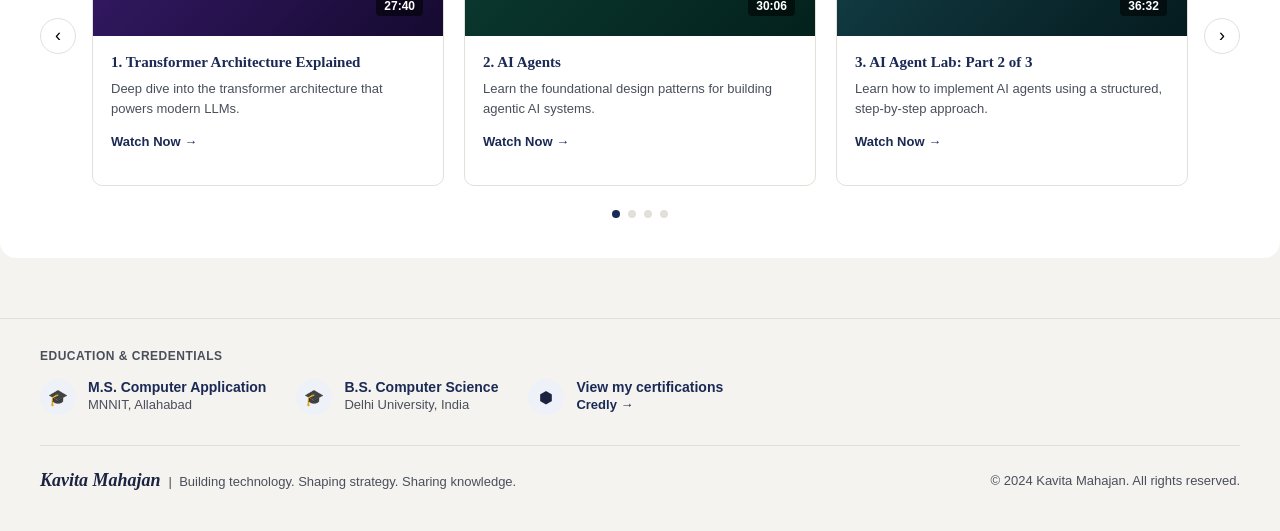
==== commit 43684d15: "Updated pages" ====
--- a/index.html
+++ b/index.html
@@ -7,7 +7,7 @@
 <link rel="preconnect" href="https://fonts.googleapis.com">
 <link rel="preconnect" href="https://fonts.gstatic.com" crossorigin>
 <link href="https://fonts.googleapis.com/css2?family=Architects+Daughter&display=swap" rel="stylesheet">
-<link rel="stylesheet" href="css/style.css?v=2">
+<link rel="stylesheet" href="css/style.css?v=10">
 </head>
 <body>
 
@@ -19,32 +19,22 @@
     <a href="about.html">About</a>
     <a href="contact.html">Connect</a>
   </nav>
-  <a href="https://www.linkedin.com/in/kavita-mahajan-9b56583" class="social-icon header-social" aria-label="LinkedIn">in</a>
+  <a href="https://www.linkedin.com/in/kavita-mahajan-9b56583" target="_blank" rel="noopener noreferrer" class="social-icon header-social" aria-label="LinkedIn">in</a>
 </header>
 
 <section class="hero container">
-  <div class="flow-diagram" aria-hidden="true">
-    <div class="flow-box">Business Goals</div>
-    <div class="flow-arrow">&#8595;</div>
-    <div class="flow-box">Technology Strategy</div>
-    <div class="flow-arrow">&#8595;</div>
-    <div class="flow-box">Architecture</div>
-    <div class="flow-arrow">&#8595;</div>
-    <div class="flow-box">Engineering</div>
-    <div class="flow-arrow">&#8595;</div>
-    <div class="flow-box">Business Outcomes</div>
-    <div class="flow-star">&#9734;</div>
-  </div>
   <div class="hero-copy">
-    <div class="hero-eyebrow">
-      SOFTWARE ENGINEERING &nbsp;&bull;&nbsp; ENTERPRISE ARCHITECTURE&nbsp;&bull;&nbsp;<br>
-      TECHNOLOGY STRATEGY &nbsp;&bull;&nbsp; TECHNICAL EDUCATION
-    </div>
-    <h1>Turning technology strategy into business impact.</h1>
-    <div class="hero-rule"></div>
-    <p>I work at the intersection of business strategy and technology, helping organizations turn emerging technologies into practical, scalable business capabilities.</p>
-    <p>I believe the best technology strategies are informed by a deep understanding of engineering. My experience spans executive advisory, enterprise architecture, and large-scale technology delivery, allowing me to connect strategic priorities with practical execution.</p>
-    <button class="btn">Explore My Work &rarr;</button>
+    <div class="hero-eyebrow">ENTERPRISE AI &nbsp;&middot;&nbsp; ARCHITECTURE &nbsp;&middot;&nbsp; ENGINEERING</div>
+    <h1>Designing and building enterprise AI systems.</h1>
+    <p class="hero-subhead">Secure &middot; Evaluated &middot; Evidence-driven.</p>
+    <p>I combine 25+ years of enterprise technology experience with hands-on work in agentic AI, security, evaluation, and resilient architectures.</p>
+    <div class="hero-actions">
+      <a href="work.html" class="btn">Explore My Work &rarr;</a>
+      <a href="https://www.youtube.com/playlist?list=PLDLiC_-ZKJU8" target="_blank" rel="noopener noreferrer" class="btn-watch">
+        <svg viewBox="0 0 24 24" fill="none" stroke="currentColor" stroke-width="1.6"><circle cx="12" cy="12" r="10"/><polygon points="10 8 16 12 10 16" fill="currentColor" stroke="none"/></svg>
+        Watch AI Series
+      </a>
+    </div>
   </div>
 
   <div class="hero-visual">
@@ -52,18 +42,119 @@
       <img src="images/profile_final2.jpeg" alt="Kavita Mahajan" id="profile-photo">
     </div>
   </div>
+
+  <div class="hero-credentials">
+    <div class="credential-item">
+      <svg class="credential-icon" viewBox="0 0 24 24" fill="none" stroke="currentColor" stroke-width="1.6" stroke-linecap="round" stroke-linejoin="round"><path d="M18 10h-1.26A8 8 0 109 20h9a5 5 0 000-10z"/></svg>
+      <div>
+        <strong>AWS &middot; Principal Solutions Architect</strong>
+        <span>25+ years in enterprise technology</span>
+      </div>
+    </div>
+    <div class="credential-item">
+      <svg class="credential-icon" viewBox="0 0 24 24" fill="none" stroke="currentColor" stroke-width="1.6" stroke-linecap="round" stroke-linejoin="round"><polygon points="12 2 2 7 12 12 22 7 12 2"/><polyline points="2 17 12 22 22 17"/><polyline points="2 12 12 17 22 12"/></svg>
+      <div>
+        <strong>AI Systems Architecture &amp; Engineering</strong>
+        <span>Agentic systems &middot; Security Evaluation &middot; Real-world impact</span>
+      </div>
+    </div>
+    <div class="credential-item">
+      <svg class="credential-icon" viewBox="0 0 24 24" fill="none" stroke="currentColor" stroke-width="1.6" stroke-linecap="round" stroke-linejoin="round"><path d="M2 4h6a4 4 0 014 4v13a3 3 0 00-3-3H2z"/><path d="M22 4h-6a4 4 0 00-4 4v13a3 3 0 013-3h7z"/></svg>
+      <div>
+        <strong>Educator &amp; Builder</strong>
+        <span>45+ episode GenAI series</span>
+      </div>
+    </div>
+  </div>
+</section>
+
+<section class="feature-card container">
+  <div class="feature-grid">
+    <div class="feature-left">
+      <span class="work-label">Featured AI System</span>
+      <h2>Evidence-Driven Business Agent</h2>
+      <p class="feature-subhead">From business idea &rarr; research &rarr; evidence &rarr; decision.</p>
+      <p>An end-to-end agentic system that researches markets, suppliers, regulations, costs and risks &mdash; and connects its conclusions to verifiable evidence, with built-in security controls and an independent evaluation layer.</p>
+      <a href="work.html" class="feature-link">Explore the system &rarr;</a>
+
+      <div class="layers-row">
+        <div class="layer-box build">
+          <div class="layer-icon"><svg viewBox="0 0 24 24" fill="none" stroke="currentColor" stroke-width="1.6" stroke-linecap="round" stroke-linejoin="round"><circle cx="12" cy="12" r="7"/><circle cx="9" cy="11" r="1" fill="currentColor" stroke="none"/><circle cx="15" cy="11" r="1" fill="currentColor" stroke="none"/><path d="M9 15c1 1 5 1 6 0"/><line x1="12" y1="5" x2="12" y2="2"/><circle cx="12" cy="2" r="1" fill="currentColor" stroke="none"/></svg></div>
+          <h4>Business Agent</h4>
+          <span class="layer-line">Plan &middot; Research &middot; Synthesize</span>
+        </div>
+
+        <span class="layer-arrow">&rarr;</span>
+
+        <div class="layer-box secure">
+          <div class="layer-icon"><svg viewBox="0 0 24 24" fill="none" stroke="currentColor" stroke-width="1.6" stroke-linecap="round" stroke-linejoin="round"><path d="M12 3l7 3v6c0 4.5-3 7.5-7 9-4-1.5-7-4.5-7-9V6l7-3z"/><polyline points="9 12 11.5 14.5 15.5 9.5"/></svg></div>
+          <h4>Security &amp; Guardrails</h4>
+          <span class="layer-line">Validate &middot; Authorize &middot; Constrain</span>
+        </div>
+
+        <span class="layer-arrow">&rarr;</span>
+
+        <div class="layer-box evaluate">
+          <div class="layer-icon"><svg viewBox="0 0 24 24" fill="none" stroke="currentColor" stroke-width="1.6" stroke-linecap="round" stroke-linejoin="round"><line x1="5" y1="20" x2="5" y2="12"/><line x1="12" y1="20" x2="12" y2="7"/><line x1="19" y1="20" x2="19" y2="15"/></svg></div>
+          <h4>Independent Arbiter</h4>
+          <span class="layer-line">Verify &middot; Challenge &middot; Measure</span>
+        </div>
+      </div>
+
+      <div class="flow-summary">
+        <div class="flow-summary-track">
+          <span>BUILD</span><span class="flow-summary-arrow">&rarr;</span><span>SECURE</span><span class="flow-summary-arrow">&rarr;</span><span>EVALUATE</span>
+        </div>
+        <p>An agentic system with security boundaries and an independent evaluation layer.</p>
+      </div>
+    </div>
+
+    <div class="feature-right">
+      <div class="agent-video">
+        <video class="agent-video-el" controls muted loop playsinline preload="auto" poster="images/business-agent-poster.jpg">
+          <source src="images/business-agent-demo.mp4" type="video/mp4">
+        </video>
+      </div>
+      <p class="video-caption">A short demo of the Business Agent in action (muted, looping).</p>
+    </div>
+  </div>
+</section>
+
+<section class="differentiator container">
+  <div class="differentiator-grid">
+    <div class="differentiator-left">
+      <span class="work-label differentiator-label">The Differentiator</span>
+      <h2>The agent doesn&rsquo;t evaluate itself.</h2>
+      <p>The Business Agent generates the analysis. A separate Arbiter challenges its claims, verifies supporting evidence, and assesses confidence against the available evidence.</p>
+      <a href="work.html" class="feature-link">Explore the evaluation &rarr;</a>
+
+      <div class="differentiator-principle">
+        <div class="principle-icon"><svg viewBox="0 0 24 24" fill="none" stroke="currentColor" stroke-width="1.6" stroke-linecap="round" stroke-linejoin="round"><line x1="5" y1="20" x2="5" y2="12"/><line x1="12" y1="20" x2="12" y2="7"/><line x1="19" y1="20" x2="19" y2="15"/></svg></div>
+        <div>
+          <strong>AI Evaluation</strong>
+          <span>Claims &middot; evidence &middot; calibration &middot; adversarial testing</span>
+        </div>
+      </div>
+    </div>
+
+    <div class="arbiter-card">
+      <a href="work.html" class="arbiter-cta">View full evaluation &rarr;</a>
+      <img src="images/arbiter-latest-batch.png" alt="Latest Arbiter batch: 0% hallucination rate, 100% scope adherence, 100% calibration score across 82 claims evaluated" class="arbiter-screenshot">
+      <p class="video-caption">Live results from the most recent Arbiter batch run.</p>
+    </div>
+  </div>
 </section>
 
 <section class="latest-section container">
   <div class="latest-header">
     <div>
-      <h2>Latest from me</h2>
+      <h2>Generative AI Enablement</h2>
       <div class="rule"></div>
       <p>Selected sessions on building enterprise AI&mdash;from fundamentals to production.</p>
     </div>
     <div class="browse-group">
-      <a href="#" class="browse-link">Browse the complete learning journey</a>
-      <a href="https://www.youtube.com/playlist?list=PLDLiC_-ZKJU8" class="social-icon browse-social" aria-label="YouTube">&#9654;</a>
+      <a href="https://www.youtube.com/playlist?list=PLDLiC_-ZKJU8" target="_blank" rel="noopener noreferrer" class="browse-link">Browse the complete learning journey</a>
+      <a href="https://www.youtube.com/playlist?list=PLDLiC_-ZKJU8" target="_blank" rel="noopener noreferrer" class="social-icon browse-social" aria-label="YouTube">&#9654;</a>
     </div>
   </div>
 
@@ -72,15 +163,15 @@
 
     <div class="carousel-viewport">
       <div class="carousel-track">
-          <div class="video-card">
+        <div class="video-card">
           <div class="video-thumb" style="background: linear-gradient(135deg,#3a1c6e,#150a30);">
-            <div style="font-weight:400;font-size:13px;">Input Tokens &rarr; <strong>Transformer Block x N </strong> &rarr; Output Tokens</div>
-            <span class="duration">27.40</span>
+            <div style="font-weight:400;font-size:13px;">Input Tokens &rarr; <strong>Transformer Block x N</strong> &rarr; Output Tokens</div>
+            <span class="duration">27:40</span>
           </div>
           <div class="video-info">
             <h3>1. Transformer Architecture Explained</h3>
             <p>Deep dive into the transformer architecture that powers modern LLMs.</p>
-            <a href="https://youtu.be/wclKDcgf-vk" class="watch-link">Watch Now &rarr;</a>
+            <a href="https://youtu.be/wclKDcgf-vk" target="_blank" rel="noopener noreferrer" class="watch-link">Watch Now &rarr;</a>
           </div>
         </div>
 
@@ -92,31 +183,31 @@
           <div class="video-info">
             <h3>2. AI Agents</h3>
             <p>Learn the foundational design patterns for building agentic AI systems.</p>
-            <a href="https://youtu.be/9rHI-rWg8zA" class="watch-link">Watch Now &rarr;</a>
-          </div>
-        </div>
-
-         <div class="video-card">
+            <a href="https://youtu.be/9rHI-rWg8zA" target="_blank" rel="noopener noreferrer" class="watch-link">Watch Now &rarr;</a>
+          </div>
+        </div>
+
+        <div class="video-card">
           <div class="video-thumb" style="background: linear-gradient(135deg,#14424a,#051b1f);">
             <div>AI Agents Lab<br><span style="font-weight:400;font-size:13px;">Build an AI Agent from Scratch</span></div>
             <span class="duration">36:32</span>
           </div>
           <div class="video-info">
             <h3>3. AI Agent Lab: Part 2 of 3</h3>
-            <p>Learn how to implement AI agents using a structured, step-by-step approach</p>
-            <a href="https://youtu.be/J4ZkM9cCVNM" class="watch-link">Watch Now &rarr;</a>
+            <p>Learn how to implement AI agents using a structured, step-by-step approach.</p>
+            <a href="https://youtu.be/J4ZkM9cCVNM" target="_blank" rel="noopener noreferrer" class="watch-link">Watch Now &rarr;</a>
           </div>
         </div>
 
         <div class="video-card">
           <div class="video-thumb" style="background: linear-gradient(135deg,#7a3a12,#3a1a05);">
-            <div>AI Evaluation<br><span style="font-weight:400;font-size:13px;"AI evaluation - retrieval to response quality</span></div>
+            <div>AI Evaluation<br><span style="font-weight:400;font-size:13px;">AI evaluation - retrieval to response quality</span></div>
             <span class="duration">24:12</span>
           </div>
           <div class="video-info">
             <h3>4. AI Evaluation</h3>
             <p>Learn practical approaches to evaluating Generative AI applications in production.</p>
-            <a href="https://youtu.be/fz9xgwFfjOU" class="watch-link">Watch Now &rarr;</a>
+            <a href="https://youtu.be/fz9xgwFfjOU" target="_blank" rel="noopener noreferrer" class="watch-link">Watch Now &rarr;</a>
           </div>
         </div>
 
@@ -128,11 +219,9 @@
           <div class="video-info">
             <h3>5. A2A: A Protocol for Multi-Agent Communication</h3>
             <p>Understand how the A2A protocol standardizes AI agent discovery and collaboration.</p>
-            <a href="https://youtu.be/jpWXJgqWD2w" class="watch-link">Watch Now &rarr;</a>
-          </div>
-        </div>
-
-        
+            <a href="https://youtu.be/jpWXJgqWD2w" target="_blank" rel="noopener noreferrer" class="watch-link">Watch Now &rarr;</a>
+          </div>
+        </div>
 
         <div class="video-card">
           <div class="video-thumb" style="background: linear-gradient(135deg,#5c1a4a,#240a1d);">
@@ -142,7 +231,7 @@
           <div class="video-info">
             <h3>6. AI Security</h3>
             <p>Build a mental model for designing secure Generative AI systems.</p>
-            <a href="https://youtu.be/RYws5gZ4vOU" class="watch-link">Watch Now &rarr;</a>
+            <a href="https://youtu.be/RYws5gZ4vOU" target="_blank" rel="noopener noreferrer" class="watch-link">Watch Now &rarr;</a>
           </div>
         </div>
       </div>
@@ -182,7 +271,7 @@
           <div class="badge">&#11042;</div>
           <div>
             <strong>View my certifications</strong>
-            <a href="https://www.credly.com/users/kavita-mahajan.ffbd9ed1/badges/credly">Credly &rarr;</a>
+            <a href="https://www.credly.com/users/kavita-mahajan.ffbd9ed1/badges/credly" target="_blank" rel="noopener noreferrer">Credly &rarr;</a>
           </div>
         </div>
       </div>
--- a/css/style.css
+++ b/css/style.css
@@ -42,6 +42,8 @@
   flex-wrap: wrap;
   gap: 16px;
   padding: 14px 40px;
+  max-width: 1420px;
+  margin: 0 auto;
 }
 
 .logo {
@@ -76,73 +78,16 @@
 .hero {
   position: relative;
   display: grid;
-  grid-template-columns: 1fr 1fr;
-  gap: 6px;
+  grid-template-columns: 1fr;
+  gap: 32px;
   align-items: start;
   padding: 12px 40px 30px;
   max-width: 1420px;
   margin: 0 auto;
 }
 
-.hero-copy {
-  margin-left: -16px;
-}
-
-.flow-diagram {
-  display: none;
-  width: 100%;
-  max-width: 130px;
-  flex-direction: column;
-  align-items: center;
-  padding: 18px 10px;
-  margin-left: -24px;
-  background-image: radial-gradient(rgba(90, 100, 120, 0.22) 1px, transparent 1px);
-  background-size: 16px 16px;
-  pointer-events: none;
-  align-self: start;
-  opacity: 0.55;
-  font-family: 'Architects Daughter', cursive;
-}
-
 @media (min-width: 1150px) {
-  .hero { grid-template-columns: 150px 1fr 1fr; }
-  .flow-diagram { display: flex; }
-}
-
-.flow-box {
-  width: 100%;
-  border: 1.5px solid #a6adba;
-  border-radius: 255px 15px 225px 15px / 15px 225px 15px 255px;
-  background: transparent;
-  color: #6b7280;
-  font-size: 12px;
-  font-weight: 400;
-  text-align: center;
-  padding: 9px 6px;
-  line-height: 1.3;
-  box-sizing: border-box;
-}
-
-.flow-box:nth-child(1) { transform: rotate(-1.2deg); }
-.flow-box:nth-child(3) { transform: rotate(1deg); }
-.flow-box:nth-child(5) { transform: rotate(-0.8deg); }
-.flow-box:nth-child(7) { transform: rotate(1.3deg); }
-.flow-box:nth-child(9) { transform: rotate(-1deg); }
-
-.flow-arrow {
-  color: #a6adba;
-  font-size: 15px;
-  line-height: 1;
-  padding: 5px 0;
-}
-
-.flow-star {
-  align-self: flex-end;
-  margin-top: 10px;
-  margin-right: 8px;
-  color: #b6bcc7;
-  font-size: 20px;
-  transform: rotate(-8deg);
+  .hero { grid-template-columns: 1.15fr 0.85fr 0.85fr; align-items: center; gap: 40px; }
 }
 
 .hero-eyebrow {
@@ -162,11 +107,12 @@
   margin: 0 0 20px;
 }
 
-.hero-rule {
-  width: 90px;
-  height: 3px;
-  background: var(--accent);
-  margin-bottom: 20px;
+.hero-subhead {
+  font-family: Georgia, "Times New Roman", serif;
+  font-weight: 700;
+  color: var(--navy);
+  font-size: 20px;
+  margin: -6px 0 18px;
 }
 
 .hero p {
@@ -188,15 +134,76 @@
   font-size: 15px;
   border: none;
   cursor: pointer;
+}
+
+.hero-actions {
+  display: flex;
+  align-items: center;
+  gap: 14px;
+  flex-wrap: wrap;
   margin-top: 12px;
+}
+
+.btn-watch {
+  display: inline-flex;
+  align-items: center;
+  gap: 9px;
+  background: #fff;
+  color: var(--navy);
+  border: 1.5px solid var(--navy);
+  padding: 12.5px 22px;
+  border-radius: 6px;
+  font-weight: 600;
+  font-size: 15px;
+}
+
+.btn-watch svg {
+  width: 15px;
+  height: 15px;
 }
 
 .hero-visual {
   position: relative;
-  width: 79%;
+  width: 100%;
+  max-width: 340px;
   align-self: center;
-  margin-left: auto;
-  margin-right: 78px;
+  margin: 0 auto;
+}
+
+.hero-credentials {
+  display: flex;
+  flex-direction: column;
+  gap: 26px;
+  padding-top: 4px;
+}
+
+.credential-item {
+  display: flex;
+  gap: 14px;
+  align-items: flex-start;
+}
+
+.credential-icon {
+  width: 26px;
+  height: 26px;
+  color: var(--navy);
+  flex-shrink: 0;
+  margin-top: 2px;
+}
+
+.credential-item strong {
+  display: block;
+  color: var(--navy);
+  font-size: 15px;
+  line-height: 1.35;
+  margin-bottom: 4px;
+}
+
+.credential-item span {
+  display: block;
+  color: var(--ink-soft);
+  font-size: 13px;
+  line-height: 1.5;
 }
 
 .hero-photo-frame {
@@ -253,7 +260,7 @@
 .latest-section {
   background: #fff;
   border-radius: 16px;
-  max-width: 1300px;
+  max-width: 1420px;
   margin: 0 auto 60px;
   padding: 40px;
 }
@@ -393,7 +400,7 @@
 
 /* Footer */
 .site-footer {
-  max-width: 1300px;
+  max-width: 1420px;
   margin: 0 auto;
   padding: 30px 40px 40px;
   border-top: 1px solid var(--border);
@@ -481,8 +488,8 @@
 
 @media (max-width: 900px) {
   .hero { grid-template-columns: 1fr; }
-  .hero-copy { margin-left: 0; }
-  .hero-visual { width: 100%; margin-left: 0; margin-right: 0; margin-top: 24px; }
+  .hero-visual { margin-top: 24px; }
+  .hero-credentials { margin-top: 8px; }
   .video-card { flex: 0 0 100%; }
 }
 
@@ -544,7 +551,7 @@
   border: 1px solid var(--border);
   border-radius: 16px;
   overflow: hidden;
-  max-width: 1300px;
+  max-width: 1420px;
   margin: 0 auto 30px;
 }
 
@@ -753,7 +760,7 @@
   border: 1px solid var(--border);
   border-radius: 16px;
   padding: 36px 40px;
-  max-width: 1300px;
+  max-width: 1420px;
   margin: 0 auto 50px;
   text-align: center;
 }
@@ -804,7 +811,7 @@
 
 /* Work footer */
 .work-footer {
-  max-width: 1300px;
+  max-width: 1420px;
   margin: 0 auto;
   padding: 0px 40px 40px;
 }
@@ -817,7 +824,7 @@
   flex-wrap: wrap;
   gap: 24px;
   padding: 30px 40px;
-  max-width: 1200px;
+  max-width: 1420px;
   margin: 0 auto;
 }
 
@@ -872,7 +879,7 @@
   flex-wrap: wrap;
   gap: 8px;
   padding: 16px 40px 30px;
-  max-width: 1300px;
+  max-width: 1420px;
   margin: 0 auto;
   font-size: 13px;
   color: var(--ink-soft);
@@ -931,7 +938,7 @@
 /* ---------------- ABOUT PAGE ---------------- */
 
 .about-hero{
-    max-width:1300px;
+    max-width:1420px;
     margin:10px auto 40px;
     padding:0 40px;
 }
@@ -945,7 +952,7 @@
 }
 
 .about-container{
-    max-width:1300px;
+    max-width:1420px;
     margin:0 auto 70px;
     padding:0 40px;
 }
@@ -1194,4 +1201,672 @@
 
 }
 
+}
+
+/* ======================================================
+   WORK PAGE REBUILD
+   ====================================================== */
+
+.work-page-title {
+  padding: 12px 40px 28px;
+  max-width: 1420px;
+  margin: 0 auto;
+}
+
+.work-sections {
+  max-width: 1420px;
+  padding: 0 30px;
+}
+
+.work-page-title h1 {
+  font-size: 40px;
+  color: var(--navy);
+  margin: 10px 0 10px;
+}
+
+.work-page-title .subtitle {
+  color: var(--ink-soft);
+  font-size: 16px;
+  margin: 0;
+}
+
+/* Build cards row */
+.builds-row {
+  display: grid;
+  grid-template-columns: 1fr 1fr;
+  gap: 24px;
+  max-width: 1420px;
+  margin: 0 auto 24px;
+}
+
+.build-card {
+  position: relative;
+  background: #fff;
+  border: 1px solid var(--border);
+  border-radius: 16px;
+  padding: 40px 36px;
+}
+
+.build-card.featured {
+  background: #f2f6ff;
+  border-color: #d7e2fb;
+}
+
+.featured-badge {
+  position: absolute;
+  top: -13px;
+  left: 22px;
+  display: inline-block;
+  background: #dbe7fc;
+  color: var(--work-blue);
+  font-weight: 700;
+  font-size: 12px;
+  padding: 6px 14px;
+  border-radius: 999px;
+  border: 1px solid #fff;
+}
+
+.build-card h2 {
+  font-size: 28px;
+  color: var(--navy);
+  margin: 0 0 12px;
+}
+
+.build-card > p {
+  color: var(--ink-soft);
+  font-size: 15px;
+  line-height: 1.7;
+  margin: 0 0 28px;
+  max-width: 520px;
+  min-height: 78px;
+}
+
+.build-features {
+  display: flex;
+  gap: 24px;
+  padding-bottom: 24px;
+  margin-bottom: 24px;
+  border-bottom: 1px solid var(--border);
+  flex-wrap: wrap;
+}
+
+.build-feature {
+  flex: 1;
+  min-width: 130px;
+}
+
+.build-feature svg {
+  width: 32px;
+  height: 32px;
+  color: var(--work-blue);
+  margin-bottom: 10px;
+}
+
+.build-feature strong {
+  display: block;
+  color: var(--navy);
+  font-size: 15px;
+  margin-bottom: 4px;
+}
+
+.build-feature span {
+  display: block;
+  color: var(--ink-soft);
+  font-size: 13px;
+  line-height: 1.5;
+}
+
+.build-actions {
+  display: flex;
+  gap: 14px;
+  flex-wrap: wrap;
+}
+
+.btn-primary,
+.btn-outline {
+  display: inline-flex;
+  align-items: center;
+  gap: 8px;
+  padding: 13px 22px;
+  border-radius: 8px;
+  font-weight: 600;
+  font-size: 14px;
+}
+
+.btn-primary {
+  background: var(--navy);
+  color: #fff;
+}
+
+.btn-outline {
+  background: #fff;
+  color: var(--work-blue);
+  border: 1.5px solid var(--work-blue);
+}
+
+/* Focus card + layered diagram */
+.focus-card {
+  background: #fff;
+  border: 1px solid var(--border);
+  border-radius: 16px;
+  overflow: hidden;
+  max-width: 1420px;
+  margin: 0 auto 24px;
+}
+
+.focus-card-grid {
+  display: grid;
+  grid-template-columns: 0.68fr 1.75fr;
+  gap: 0;
+}
+
+.focus-left {
+  padding: 40px 36px;
+  display: flex;
+  flex-direction: column;
+  justify-content: center;
+}
+
+.focus-left h2 {
+  font-size: 28px;
+  color: var(--navy);
+  margin: 8px 0 16px;
+}
+
+.focus-left p {
+  color: var(--ink-soft);
+  font-size: 15px;
+  line-height: 1.7;
+  margin: 0;
+}
+
+.focus-diagram {
+  background: linear-gradient(135deg, #fbf3e3, #f6ead2);
+  padding: 32px 28px;
+}
+
+.focus-diagram h3 {
+  color: var(--navy);
+  font-size: 18px;
+  margin: 0 0 6px;
+}
+
+.diagram-subtitle {
+  color: var(--ink-soft);
+  font-size: 13px;
+  margin: 0 0 22px;
+}
+
+.layers-row {
+  display: flex;
+  align-items: stretch;
+  gap: 8px;
+}
+
+.layer-box {
+  flex: 1;
+  display: flex;
+  flex-direction: column;
+  background: #fff;
+  border: 1px solid var(--border);
+  border-radius: 10px;
+  padding: 16px 12px;
+  min-width: 0;
+}
+
+.layer-box.build { background: #eef2ff; border-color: #d7e0fb; }
+.layer-box.secure { background: #eafaf1; border-color: #c9ecd7; }
+.layer-box.evaluate { background: #f3eefc; border-color: #ddd4f7; }
+
+.layer-icon {
+  width: 30px;
+  height: 30px;
+  margin-bottom: 8px;
+}
+
+.layer-icon svg {
+  width: 100%;
+  height: 100%;
+}
+
+.layer-box.build .layer-icon { color: var(--work-blue); }
+.layer-box.secure .layer-icon { color: #1f7a5f; }
+.layer-box.evaluate .layer-icon { color: #7a4fb3; }
+
+.layer-box h4 {
+  color: var(--navy);
+  font-size: 15px;
+  margin: 0 0 4px;
+  text-transform: uppercase;
+  letter-spacing: 0.4px;
+  white-space: nowrap;
+}
+
+.layer-box > p {
+  color: var(--ink-soft);
+  font-size: 12px;
+  margin: 0 0 12px;
+  line-height: 1.4;
+  white-space: nowrap;
+}
+
+.layer-pills {
+  display: flex;
+  flex-wrap: nowrap;
+  gap: 4px;
+  margin-top: auto;
+}
+
+.layer-pills span {
+  background: rgba(255, 255, 255, 0.75);
+  border: 1px solid rgba(20, 30, 60, 0.1);
+  border-radius: 999px;
+  padding: 3px 7px;
+  font-size: 10px;
+  font-weight: 600;
+  color: var(--navy);
+  white-space: nowrap;
+}
+
+.layer-arrow {
+  align-self: center;
+  color: var(--ink-soft);
+  font-size: 20px;
+  flex-shrink: 0;
+}
+
+.production-bar {
+  display: flex;
+  align-items: center;
+  justify-content: center;
+  text-align: center;
+  gap: 16px;
+  background: #ffffff;
+  border: 1px solid #f0d9ae;
+  border-radius: 10px;
+  padding: 14px 20px;
+  margin-top: 16px;
+  position: relative;
+}
+
+.production-icon {
+  width: 30px;
+  height: 30px;
+  color: #a6672a;
+  flex-shrink: 0;
+}
+
+.production-icon svg {
+  width: 100%;
+  height: 100%;
+}
+
+.production-bar strong {
+  display: block;
+  color: var(--navy);
+  font-size: 14px;
+}
+
+.production-bar span {
+  color: var(--ink-soft);
+  font-size: 12.5px;
+}
+
+/* Link row icons */
+.work-links a {
+  display: flex;
+  align-items: center;
+  justify-content: center;
+  gap: 8px;
+}
+
+.work-links a svg {
+  width: 18px;
+  height: 18px;
+  color: var(--work-blue);
+  flex-shrink: 0;
+}
+
+/* Timeline icons */
+.timeline-item {
+  display: flex;
+  align-items: center;
+  gap: 8px;
+}
+
+.timeline-item svg {
+  width: 20px;
+  height: 20px;
+  color: var(--navy);
+  flex-shrink: 0;
+}
+
+.footer-icon {
+  width: 34px;
+  height: 34px;
+  vertical-align: -10px;
+  margin-right: 4px;
+}
+
+@media (max-width: 900px) {
+  .builds-row { grid-template-columns: 1fr; }
+  .focus-card-grid { grid-template-columns: 1fr; }
+  .layers-row { flex-direction: column; }
+  .layer-arrow { transform: rotate(90deg); align-self: center; }
+}
+
+@media (max-width: 600px) {
+  .work-page-title { padding: 28px 20px 20px; }
+  .work-page-title h1 { font-size: 30px; }
+  .build-card { padding: 28px 22px; }
+  .build-features { flex-direction: column; gap: 18px; }
+  .focus-left { padding: 28px 22px; }
+  .focus-diagram { padding: 24px 20px; }
+  .production-bar { flex-wrap: wrap; }
+}
+
+/* ======================================================
+   HOME PAGE - FEATURED AI SYSTEMS
+   ====================================================== */
+
+.feature-card {
+  background: #fff;
+  border: 1px solid var(--border);
+  border-radius: 16px;
+  max-width: 1420px;
+  margin: 0 auto 24px;
+  padding: 44px 39px 36px;
+}
+
+.feature-grid {
+  display: grid;
+  grid-template-columns: 1fr 1fr;
+  gap: 40px;
+  align-items: start;
+  margin-bottom: 0;
+}
+
+.feature-left .layers-row {
+  flex-direction: row;
+  align-items: center;
+  gap: 4px;
+  margin-top: 24px;
+}
+
+.feature-left .layer-box {
+  padding: 10px 7px;
+  border-radius: 8px;
+  text-align: center;
+  align-items: center;
+}
+
+.feature-left .layer-icon {
+  width: 17px;
+  height: 17px;
+  margin: 0 auto 5px;
+}
+
+.feature-left .layer-box h4 {
+  font-size: 10.5px;
+  letter-spacing: 0.2px;
+  white-space: normal;
+  line-height: 1.25;
+  margin-bottom: 3px;
+}
+
+.feature-left .layer-line {
+  font-size: 9.5px;
+  line-height: 1.3;
+}
+
+.feature-left .layer-arrow {
+  font-size: 11px;
+  flex-shrink: 0;
+}
+
+@media (max-width: 560px) {
+  .feature-left .layers-row { flex-direction: column; }
+  .feature-left .layer-arrow { transform: rotate(90deg); align-self: center; font-size: 16px; }
+  .feature-left .layer-box { padding: 16px 12px; text-align: left; }
+  .feature-left .layer-icon { width: 30px; height: 30px; margin: 0 0 8px; }
+  .feature-left .layer-box h4 { font-size: 15px; letter-spacing: 0.4px; margin-bottom: 4px; }
+  .feature-left .layer-line { font-size: 12px; }
+}
+
+.feature-left .flow-summary {
+  text-align: left;
+}
+
+.feature-left .flow-summary-track {
+  justify-content: flex-start;
+}
+
+.feature-left .work-label {
+  display: block;
+  margin-bottom: 10px;
+}
+
+.feature-left h2 {
+  font-size: 30px;
+  color: var(--navy);
+  margin: 0 0 10px;
+}
+
+.feature-subhead {
+  color: var(--navy);
+  font-weight: 600;
+  font-size: 15px;
+  margin: 0 0 16px;
+}
+
+.feature-left > p:not(.feature-subhead) {
+  color: var(--ink-soft);
+  line-height: 1.7;
+  font-size: 15px;
+  margin: 0 0 18px;
+}
+
+.feature-link {
+  color: var(--work-blue);
+  font-weight: 700;
+  font-size: 14px;
+}
+
+.agent-video {
+  position: relative;
+  border-radius: 12px;
+  overflow: hidden;
+  aspect-ratio: 16 / 10;
+}
+
+.agent-video video {
+  width: 100%;
+  height: 100%;
+  object-fit: cover;
+  display: block;
+}
+
+.agent-video-placeholder {
+  width: 100%;
+  height: 100%;
+  display: flex;
+  flex-direction: column;
+  align-items: center;
+  justify-content: center;
+  gap: 8px;
+  background: linear-gradient(135deg, #fbf3e3, #eef1fb);
+  border: 1.5px dashed var(--border);
+  color: var(--navy);
+  box-sizing: border-box;
+}
+
+.agent-video-placeholder svg {
+  width: 46px;
+  height: 46px;
+}
+
+.agent-video-placeholder strong {
+  font-size: 15px;
+}
+
+.agent-video-placeholder span {
+  font-size: 12.5px;
+  color: var(--ink-soft);
+}
+
+.video-caption {
+  color: var(--ink-soft);
+  font-size: 13px;
+  margin: 10px 2px 0;
+}
+
+.layer-line {
+  display: block;
+  color: var(--ink-soft);
+  font-size: 12px;
+  margin-top: auto;
+}
+
+.flow-summary {
+  margin-top: 20px;
+  padding-top: 20px;
+  border-top: 1px solid var(--border);
+  text-align: center;
+}
+
+.flow-summary-track {
+  display: flex;
+  align-items: center;
+  justify-content: center;
+  gap: 10px;
+  color: var(--navy);
+  font-weight: 700;
+  font-size: 13px;
+  letter-spacing: 0.5px;
+  margin-bottom: 8px;
+}
+
+.flow-summary-arrow {
+  color: var(--ink-soft);
+  font-weight: 400;
+}
+
+.flow-summary p {
+  color: var(--ink-soft);
+  font-size: 13px;
+  margin: 0;
+}
+
+/* Differentiator / Arbiter */
+.differentiator {
+  background: #fff;
+  border: 1px solid var(--border);
+  border-radius: 16px;
+  max-width: 1420px;
+  margin: 0 auto 24px;
+  padding: 44px 39px;
+}
+
+.differentiator-grid {
+  display: grid;
+  grid-template-columns: 0.8fr 1.2fr;
+  gap: 40px;
+  align-items: start;
+}
+
+.differentiator-label {
+  display: block;
+  color: var(--accent);
+  margin-bottom: 10px;
+}
+
+.differentiator-left h2 {
+  font-size: 30px;
+  color: var(--navy);
+  margin: 0 0 16px;
+  line-height: 1.25;
+}
+
+.differentiator-left p {
+  color: var(--ink-soft);
+  font-size: 15px;
+  line-height: 1.7;
+  margin: 0 0 18px;
+}
+
+.arbiter-card {
+  background: var(--bg);
+  border: 1px solid var(--border);
+  border-radius: 14px;
+  padding: 24px;
+}
+
+.arbiter-cta {
+  display: inline-block;
+  background: #fff;
+  border: 1px solid var(--border);
+  color: var(--navy);
+  font-weight: 600;
+  font-size: 13px;
+  padding: 9px 16px;
+  border-radius: 8px;
+  white-space: nowrap;
+  margin-bottom: 14px;
+}
+
+.arbiter-screenshot {
+  width: 100%;
+  border: 1px solid var(--border);
+  border-radius: 10px;
+  display: block;
+  box-shadow: 0 14px 30px rgba(20, 30, 60, 0.1);
+}
+
+/* Differentiator principle chip */
+.differentiator-principle {
+  display: flex;
+  gap: 14px;
+  align-items: flex-start;
+  margin-top: 28px;
+  padding: 18px 20px;
+  background: #f2f6ff;
+  border: 1px solid #d7e2fb;
+  border-radius: 12px;
+}
+
+.principle-icon {
+  width: 28px;
+  height: 28px;
+  color: var(--work-blue);
+  flex-shrink: 0;
+}
+
+.principle-icon svg {
+  width: 100%;
+  height: 100%;
+}
+
+.differentiator-principle strong {
+  display: block;
+  color: var(--navy);
+  font-size: 15px;
+  margin-bottom: 4px;
+}
+
+.differentiator-principle span {
+  display: block;
+  color: var(--ink-soft);
+  font-size: 13px;
+  line-height: 1.5;
+}
+
+@media (max-width: 900px) {
+  .feature-grid { grid-template-columns: 1fr; }
+  .differentiator-grid { grid-template-columns: 1fr; }
+}
+
+@media (max-width: 600px) {
+  .feature-card { padding: 28px 22px; }
+  .differentiator { padding: 28px 22px; }
+  .arbiter-card { padding: 18px; }
 }
